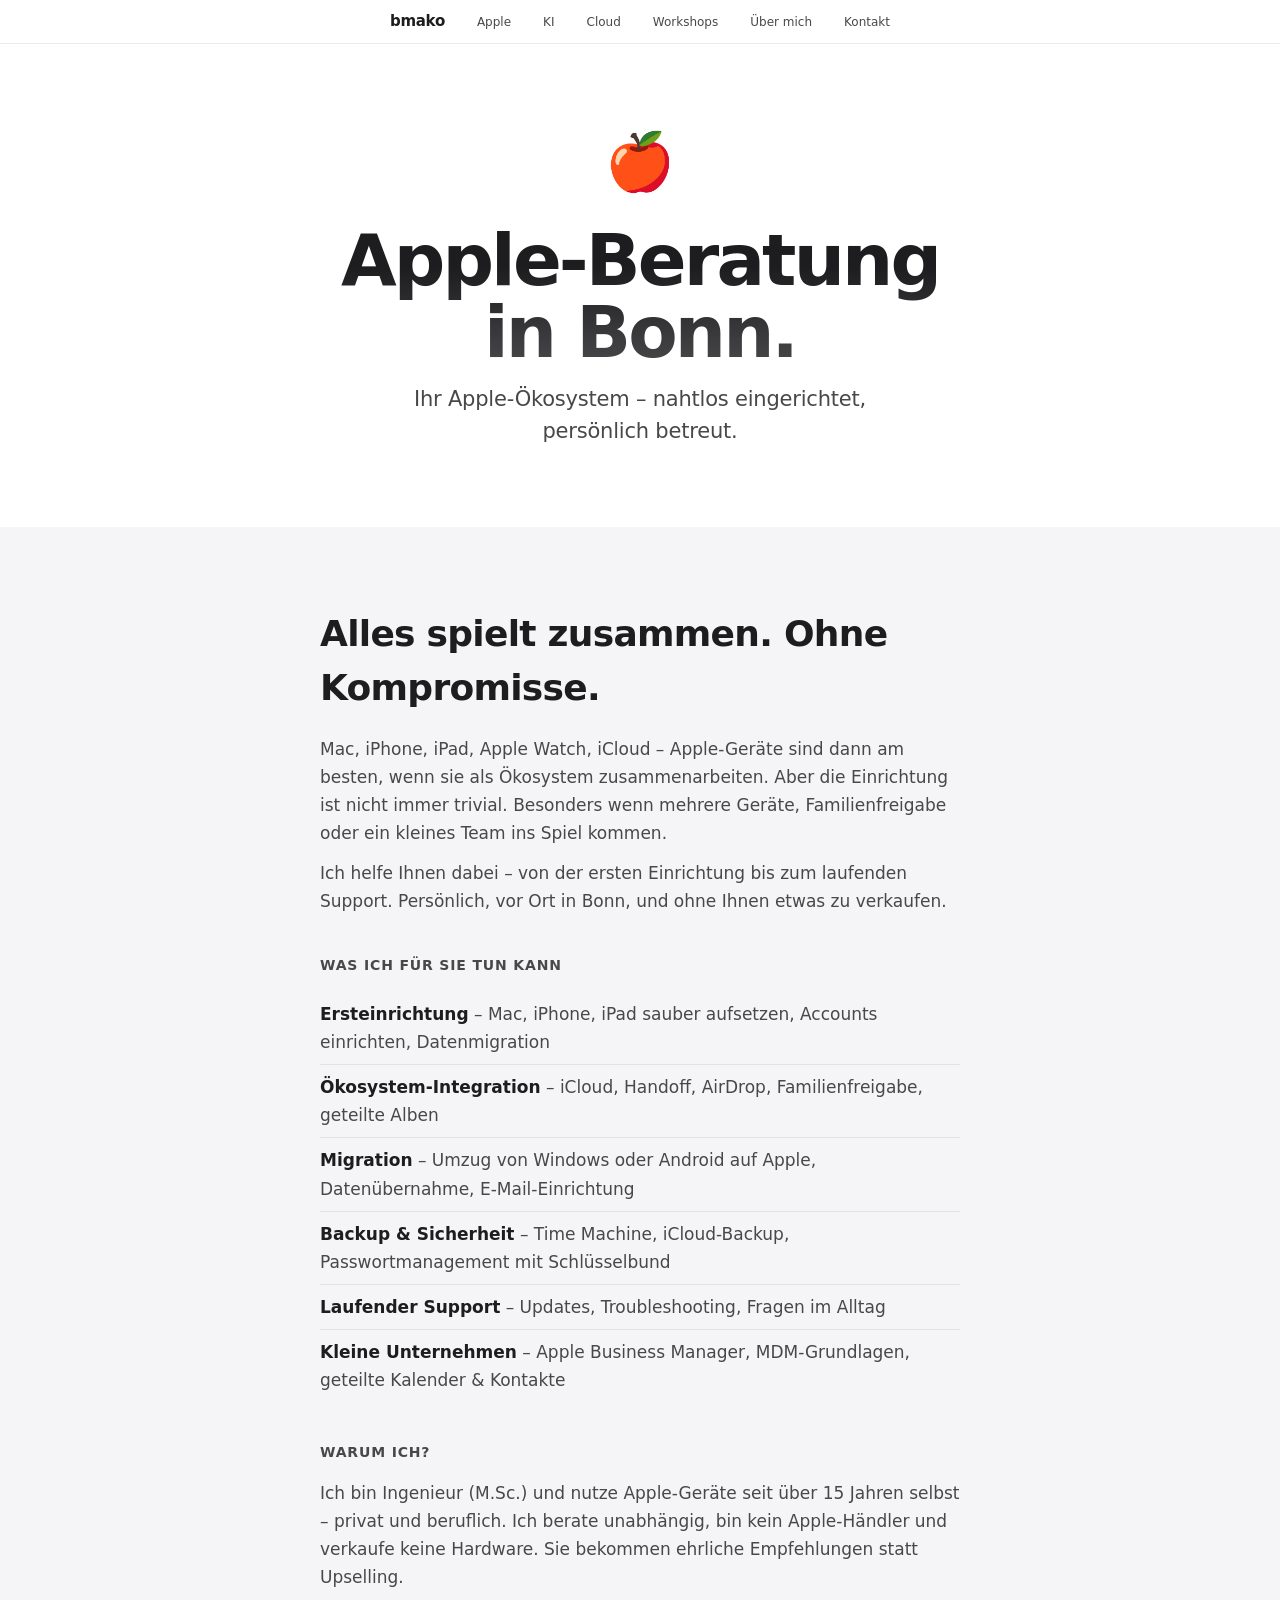
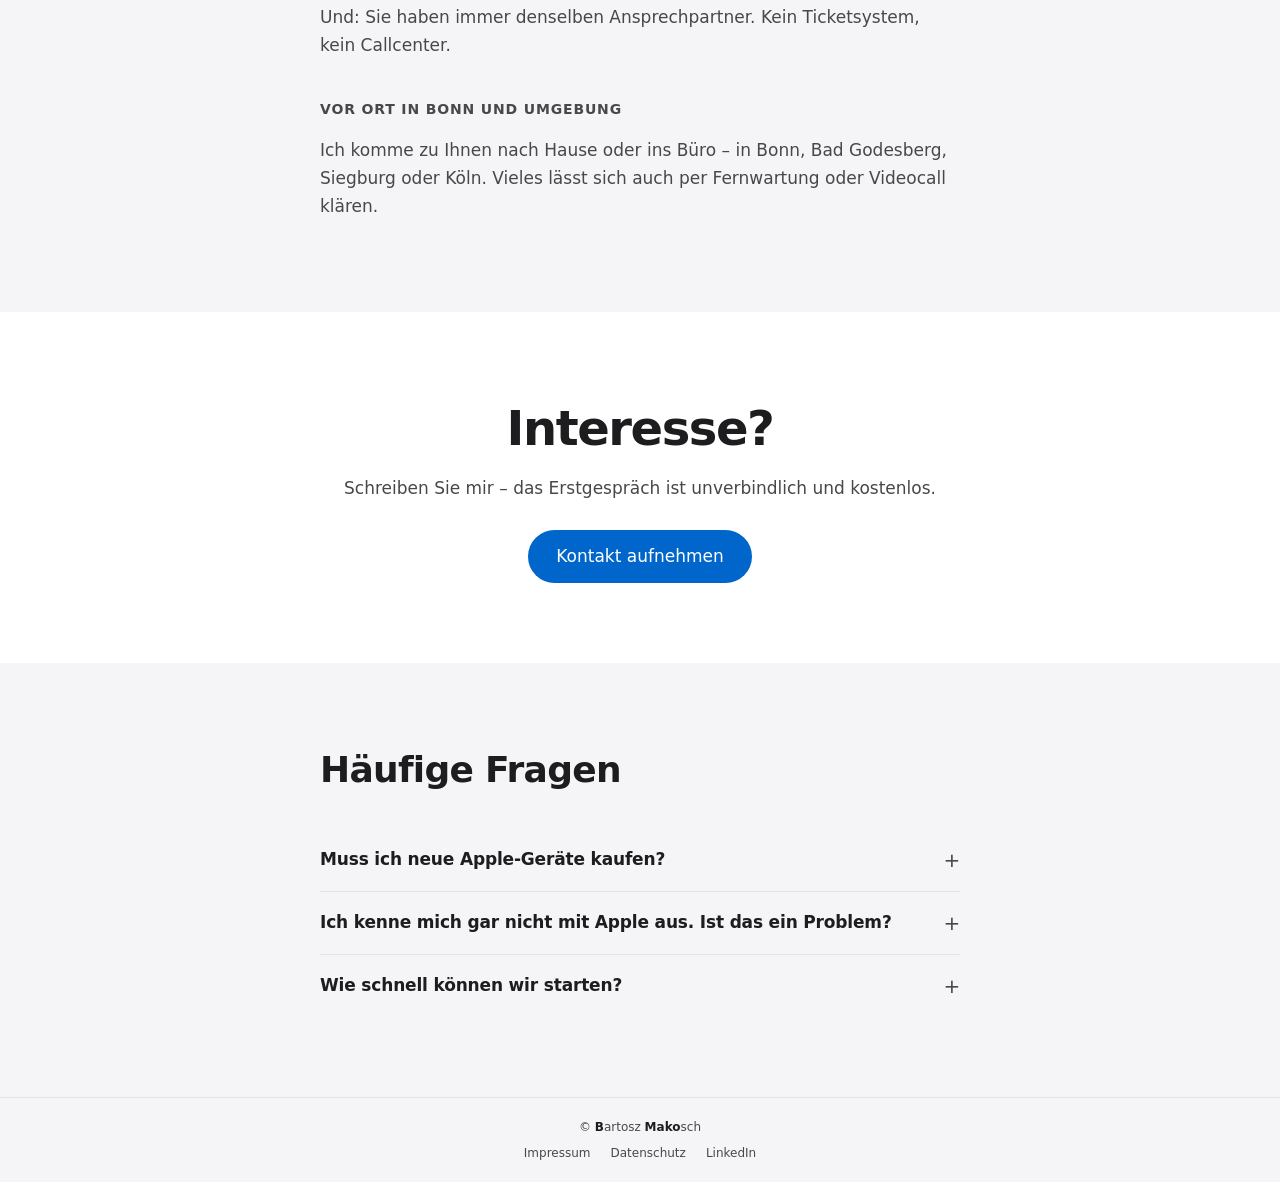
==== apple-beratung-bonn.html @ 06f7aebc "Add 6 SEO service subpages, update sitemap and internal links New service landing pages targeting lo" ====
<!doctype html>
<html lang="de">
    <head>
        <meta charset="UTF-8" />
        <meta name="viewport" content="width=device-width, initial-scale=1.0" />
        <meta
            name="description"
            content="Apple-Beratung in Bonn – Einrichtung, Migration und Support für Mac, iPhone, iPad und iCloud. Persönlich, vor Ort, vom Ingenieur. Bartosz Makosch."
        />
        <title>Apple-Beratung Bonn | Mac, iPhone & iCloud Support – Bartosz Makosch</title>

        <!-- Favicon -->
        <link rel="apple-touch-icon" sizes="180x180" href="favicon/apple-touch-icon.png" />
        <link rel="icon" type="image/png" sizes="32x32" href="favicon/favicon-32x32.png" />
        <link rel="icon" type="image/png" sizes="16x16" href="favicon/favicon-16x16.png" />
        <link rel="icon" href="favicon/favicon.ico" sizes="any" />
        <meta name="theme-color" content="#000000" />

        <!-- Open Graph -->
        <meta property="og:title" content="Apple-Beratung Bonn | Mac, iPhone & iCloud Support" />
        <meta property="og:url" content="https://bmako.de/apple-beratung-bonn.html" />
        <meta property="og:image" content="https://bmako.de/images/profile.jpeg" />
        <meta property="og:description" content="Apple-Beratung in Bonn – Einrichtung, Migration und Support für Ihr gesamtes Apple-Ökosystem. Persönlich und unabhängig." />
        <meta property="og:type" content="website" />
        <meta property="og:locale" content="de_DE" />

        <!-- Canonical -->
        <link rel="canonical" href="https://bmako.de/apple-beratung-bonn.html" />
        <meta name="geo.region" content="DE-NW" />
        <meta name="geo.placename" content="Bonn" />

        <!-- JSON-LD -->
        <script type="application/ld+json">
        {
          "@context": "https://schema.org",
          "@type": "Service",
          "@id": "https://bmako.de/apple-beratung-bonn.html#service",
          "name": "Apple-Beratung Bonn",
          "description": "Persönliche Apple-Beratung in Bonn: Einrichtung, Migration, Support und laufende Betreuung für Mac, iPhone, iPad und iCloud.",
          "provider": {
            "@id": "https://bmako.de/#person"
          },
          "areaServed": [
            { "@type": "City", "name": "Bonn" },
            { "@type": "City", "name": "Bad Godesberg" },
            { "@type": "City", "name": "Siegburg" },
            { "@type": "City", "name": "Köln" }
          ],
          "serviceType": "Apple IT-Beratung",
          "offers": {
            "@type": "Offer",
            "availability": "https://schema.org/InStock",
            "areaServed": { "@type": "City", "name": "Bonn" }
          }
        }
        </script>

        <!-- CSS -->
        <link rel="stylesheet" href="css/base.css" />
        <link rel="stylesheet" href="css/components.css" />
    </head>
    <body>
        <script>(function(){var t=localStorage.getItem('theme');if(t)document.body.dataset.theme=t;})()</script>

        <!-- Nav -->
        <nav class="apple-nav">
            <a href="/" class="nav-logo">bmako</a>
            <a href="/#svc-apple">Apple</a>
            <a href="/#svc-ki">KI</a>
            <a href="/#svc-cloud">Cloud</a>
            <a href="/#svc-workshops">Workshops</a>
            <a href="/#about">Über mich</a>
            <a href="/#contact">Kontakt</a>
        </nav>

        <main>
            <!-- Hero -->
            <section class="service-page-hero">
                <div class="service-page-emoji">🍎</div>
                <h1 class="service-page-title">Apple-Beratung<br>in Bonn.</h1>
                <p class="service-page-subtitle">Ihr Apple-Ökosystem – nahtlos eingerichtet, persönlich betreut.</p>
            </section>

            <!-- Content -->
            <section class="service-page-content fade-in">
                <div class="service-page-inner">
                    <h2>Alles spielt zusammen. Ohne Kompromisse.</h2>
                    <p>Mac, iPhone, iPad, Apple Watch, iCloud – Apple-Geräte sind dann am besten, wenn sie als Ökosystem zusammenarbeiten. Aber die Einrichtung ist nicht immer trivial. Besonders wenn mehrere Geräte, Familienfreigabe oder ein kleines Team ins Spiel kommen.</p>
                    <p>Ich helfe Ihnen dabei – von der ersten Einrichtung bis zum laufenden Support. Persönlich, vor Ort in Bonn, und ohne Ihnen etwas zu verkaufen.</p>

                    <h3>Was ich für Sie tun kann</h3>
                    <ul class="service-page-list">
                        <li><strong>Ersteinrichtung</strong> – Mac, iPhone, iPad sauber aufsetzen, Accounts einrichten, Datenmigration</li>
                        <li><strong>Ökosystem-Integration</strong> – iCloud, Handoff, AirDrop, Familienfreigabe, geteilte Alben</li>
                        <li><strong>Migration</strong> – Umzug von Windows oder Android auf Apple, Datenübernahme, E-Mail-Einrichtung</li>
                        <li><strong>Backup & Sicherheit</strong> – Time Machine, iCloud-Backup, Passwortmanagement mit Schlüsselbund</li>
                        <li><strong>Laufender Support</strong> – Updates, Troubleshooting, Fragen im Alltag</li>
                        <li><strong>Kleine Unternehmen</strong> – Apple Business Manager, MDM-Grundlagen, geteilte Kalender & Kontakte</li>
                    </ul>

                    <h3>Warum ich?</h3>
                    <p>Ich bin Ingenieur (M.Sc.) und nutze Apple-Geräte seit über 15 Jahren selbst – privat und beruflich. Ich berate unabhängig, bin kein Apple-Händler und verkaufe keine Hardware. Sie bekommen ehrliche Empfehlungen statt Upselling.</p>
                    <p>Und: Sie haben immer denselben Ansprechpartner. Kein Ticketsystem, kein Callcenter.</p>

                    <h3>Vor Ort in Bonn und Umgebung</h3>
                    <p>Ich komme zu Ihnen nach Hause oder ins Büro – in Bonn, Bad Godesberg, Siegburg oder Köln. Vieles lässt sich auch per Fernwartung oder Videocall klären.</p>
                </div>
            </section>

            <!-- CTA -->
            <section class="service-page-cta fade-in">
                <h2>Interesse?</h2>
                <p>Schreiben Sie mir – das Erstgespräch ist unverbindlich und kostenlos.</p>
                <a href="/#contact" class="contact-btn">Kontakt aufnehmen</a>
            </section>

            <!-- FAQ -->
            <section class="service-page-faq fade-in">
                <div class="service-page-inner">
                    <h2>Häufige Fragen</h2>
                    <details>
                        <summary>Muss ich neue Apple-Geräte kaufen?</summary>
                        <p>Nein. Ich arbeite mit dem, was Sie haben. Wenn ein Neukauf sinnvoll wäre, sage ich Ihnen das ehrlich – aber ich verkaufe keine Hardware.</p>
                    </details>
                    <details>
                        <summary>Ich kenne mich gar nicht mit Apple aus. Ist das ein Problem?</summary>
                        <p>Überhaupt nicht. Viele meiner Kunden steigen gerade erst auf Apple um. Ich erkläre alles in Ruhe und auf Augenhöhe.</p>
                    </details>
                    <details>
                        <summary>Wie schnell können wir starten?</summary>
                        <p>In der Regel innerhalb weniger Tage. Schreiben Sie mir einfach eine kurze Nachricht mit Ihrem Anliegen.</p>
                    </details>
                </div>
            </section>
        </main>

        <!-- Footer -->
        <footer class="site-footer">
            <p>&copy; <span class="footer-year"></span> <strong>B</strong>artosz <strong>M</strong><strong>a</strong><strong>k</strong><strong>o</strong>sch</p>
            <div class="footer-links">
                <a href="impressum.html">Impressum</a>
                <a href="datenschutz.html">Datenschutz</a>
                <a href="https://de.linkedin.com/in/bartosz-makosch" target="_blank" rel="noopener noreferrer">LinkedIn</a>
            </div>
        </footer>

        <script src="js/theme.js"></script>
        <script src="js/main.js" defer></script>
    </body>
</html>
---- css/base.css ----
/* Reset */
*, *::before, *::after {
    margin: 0;
    padding: 0;
    box-sizing: border-box;
}

/* ── Color system (Dark / Midnight = default) ────────────────── */
:root {
    --bg: #000000;
    --bg-alt: #101010;
    --bg-elevated: #1c1c1e;
    --text: #f5f5f7;
    --text-secondary: #86868b;
    --accent: #2997ff;
    --accent-hover: #0077ed;
    --border: rgba(255,255,255,0.08);
    --banner-bg: #1d1d1f;
    --banner-text: #f5f5f7;
    --nav-bg: rgba(0,0,0,0.8);
}

/* Light / Snow theme */
[data-theme="light"] {
    --bg: #ffffff;
    --bg-alt: #f5f5f7;
    --bg-elevated: #fbfbfd;
    --text: #1d1d1f;
    --text-secondary: #48484a;
    --accent: #0066cc;
    --accent-hover: #004499;
    --border: rgba(0,0,0,0.08);
    --banner-bg: #1d1d1f;
    --banner-text: #f5f5f7;
    --nav-bg: rgba(255,255,255,0.8);
}

/* Auto-detect system light preference when no localStorage override */
@media (prefers-color-scheme: light) {
    body:not([data-theme="dark"]):not([data-theme="light"]) {
        --bg: #ffffff;
        --bg-alt: #f5f5f7;
        --bg-elevated: #fbfbfd;
        --text: #1d1d1f;
        --text-secondary: #48484a;
        --accent: #0066cc;
        --accent-hover: #004499;
        --border: rgba(0,0,0,0.08);
        --banner-bg: #1d1d1f;
        --banner-text: #f5f5f7;
        --nav-bg: rgba(255,255,255,0.8);
    }
}

/* ── Typography ──────────────────────────────────────────────── */
:root {
    --font: -apple-system, BlinkMacSystemFont, "SF Pro Display", "SF Pro Text",
            system-ui, "Segoe UI", "Helvetica Neue", Arial, sans-serif;
}

html {
    scroll-behavior: smooth;
    font-size: 16px;
}

body {
    font-family: var(--font);
    background-color: var(--bg);
    color: var(--text);
    line-height: 1.5;
    -webkit-font-smoothing: antialiased;
    overflow-x: hidden;
    transition: background-color 0.3s ease, color 0.3s ease;
}

a {
    color: var(--accent);
    text-decoration: none;
    transition: color 0.2s;
}

a:hover {
    text-decoration: underline;
}

/* ── Utility ─────────────────────────────────────────────────── */
.hidden { display: none !important; }

/* ── Focus ───────────────────────────────────────────────────── */
:focus-visible {
    outline: 2px solid var(--accent);
    outline-offset: 4px;
    border-radius: 2px;
}

/* ── High contrast ───────────────────────────────────────────── */
@media (forced-colors: active) {
    :focus-visible { outline: 2px solid CanvasText; }
}

/* ── Print ───────────────────────────────────────────────────── */
@media print {
    .apple-nav, .top-banner, .back-to-top, .hero-banner { display: none !important; }
    * { background: white !important; color: black !important; box-shadow: none !important; }
    a { text-decoration: underline; }
    .fade-in { opacity: 1 !important; transform: none !important; }
    body { font-size: 12pt; }
    h1, h2, h3 { page-break-after: avoid; }
    @page { margin: 2cm; }
}
---- css/components.css ----
/* ── Apple-style navigation ──────────────────────────────────── */
.apple-nav {
    position: fixed;
    top: 0;
    left: 0;
    right: 0;
    z-index: 100;
    background: var(--nav-bg);
    backdrop-filter: saturate(180%) blur(20px);
    -webkit-backdrop-filter: saturate(180%) blur(20px);
    border-bottom: 1px solid var(--border);
    height: 44px;
    display: flex;
    align-items: center;
    justify-content: center;
    gap: 32px;
    padding: 0 24px;
}

.apple-nav .nav-logo {
    font-size: 15px;
    font-weight: 600;
    color: var(--text);
    text-decoration: none;
    letter-spacing: -0.02em;
}

.apple-nav .nav-logo:hover {
    text-decoration: none;
    color: var(--text);
}

.apple-nav a {
    font-size: 12px;
    font-weight: 400;
    color: var(--text-secondary);
    text-decoration: none;
    transition: color 0.2s;
}

.apple-nav a:hover {
    color: var(--text);
    text-decoration: none;
}

/* ── Top announcement banner ─────────────────────────────────── */
.top-banner {
    background: var(--banner-bg);
    color: var(--banner-text);
    text-align: center;
    padding: 12px 24px;
    font-size: 14px;
    font-weight: 400;
    letter-spacing: -0.01em;
    line-height: 1.4;
    margin-top: 44px;
    min-height: 44px;
}

.top-banner-text,
.top-banner-link {
    transition: opacity 0.4s ease;
}

.top-banner.fading .top-banner-text,
.top-banner.fading .top-banner-link {
    opacity: 0;
}

.top-banner a {
    color: var(--accent);
    text-decoration: none;
    white-space: nowrap;
}

.top-banner a:hover {
    text-decoration: underline;
}

/* ── Hero section ────────────────────────────────────────────── */
.hero-section {
    background: var(--bg);
}

/* Product-style image banner */
.hero-banner {
    position: relative;
    width: 100%;
    height: clamp(300px, 50vw, 520px);
    overflow: hidden;
    cursor: pointer;
    perspective: 1200px;
}

/* Blurred backdrop */
.hero-banner-backdrop {
    position: absolute;
    top: -40px;
    left: -10%;
    right: -10%;
    bottom: -40px;
    z-index: 0;
    overflow: hidden;
}

.hero-banner-backdrop img {
    width: 120%;
    height: 140%;
    object-fit: cover;
    object-position: center;
    filter: blur(70px) saturate(0.6) brightness(0.5);
    transform: scale(1.2);
    opacity: 0.6;
}

/* Light theme: subtle backdrop */
[data-theme="light"] .hero-banner-backdrop img {
    filter: blur(80px) saturate(0.15) brightness(1.4);
    opacity: 0.2;
}

@media (prefers-color-scheme: light) {
    body:not([data-theme="dark"]):not([data-theme="light"]) .hero-banner-backdrop img {
        filter: blur(80px) saturate(0.15) brightness(1.4);
        opacity: 0.2;
    }
}

/* Multi-layer vignette */
.hero-banner-vignette {
    position: absolute;
    top: 0;
    left: 0;
    right: 0;
    bottom: 0;
    z-index: 1;
    background:
        linear-gradient(180deg, var(--bg) 0%, transparent 30%, transparent 65%, var(--bg) 100%),
        linear-gradient(90deg, var(--bg) 0%, transparent 25%, transparent 75%, var(--bg) 100%),
        radial-gradient(ellipse 50% 80% at center, transparent 0%, var(--bg) 100%);
    pointer-events: none;
}

/* Flip mechanic */
.hero-banner-flipper {
    position: relative;
    width: 100%;
    height: 100%;
    transition: transform 0.75s cubic-bezier(0.4, 0, 0.2, 1);
    transform-style: preserve-3d;
    z-index: 2;
}

.hero-banner.flipped .hero-banner-flipper {
    transform: rotateY(180deg);
}

.hero-banner-front,
.hero-banner-back {
    position: absolute;
    width: 100%;
    height: 100%;
    backface-visibility: hidden;
    -webkit-backface-visibility: hidden;
    display: flex;
    align-items: center;
    justify-content: center;
    overflow: hidden;
}

.hero-banner-back {
    transform: rotateY(180deg);
}

.hero-banner-front img,
.hero-banner-back img {
    height: 100%;
    width: auto;
    max-width: none;
    display: block;
    object-fit: cover;
}

/* During flip, show 3D */
.hero-banner.flipped,
.hero-banner[data-flipping] {
    overflow: visible;
}

/* Bottom fade into content */
.hero-banner-fade {
    position: absolute;
    bottom: 0;
    left: 0;
    right: 0;
    height: 50%;
    background: linear-gradient(transparent 0%, var(--bg) 100%);
    z-index: 3;
    pointer-events: none;
}

/* Hero text content */
.hero-content {
    text-align: center;
    padding: 0 24px 60px;
    position: relative;
    z-index: 4;
    margin-top: -80px;
    background: var(--bg);
}

/* Kinetic name with letter-spacing effect */
.hero-name {
    font-size: clamp(18px, 3vw, 24px);
    font-weight: 600;
    color: var(--text);
    margin-bottom: 12px;
    display: inline-flex;
    justify-content: center;
    overflow: hidden;
}

.hero-name .letter {
    display: inline-block;
    transition: margin 0.4s cubic-bezier(0.25, 0.1, 0.25, 1), opacity 0.4s ease;
    margin: 0 0px;
    white-space: pre;
}

.hero-name .letter.brand {
    font-weight: 700;
}

.hero-name.expanded .letter {
    margin: 0 3px;
}

.hero-name.expanded .letter.brand {
    color: var(--accent);
}

.hero-name.expanded .letter:not(.brand) {
    opacity: 0.4;
}

.hero-name .letter-space {
    display: inline-block;
    width: 0.3em;
    transition: width 0.4s cubic-bezier(0.25, 0.1, 0.25, 1);
}

.hero-name.expanded .letter-space {
    width: 0.6em;
}

.hero-claim {
    font-size: clamp(52px, 10vw, 96px);
    font-weight: 700;
    letter-spacing: -0.04em;
    line-height: 1.0;
    margin-bottom: 16px;
    background: linear-gradient(180deg, var(--text) 30%, var(--text-secondary) 100%);
    -webkit-background-clip: text;
    -webkit-text-fill-color: transparent;
    background-clip: text;
}

.hero-sub {
    font-size: 21px;
    font-weight: 400;
    color: var(--text-secondary);
    letter-spacing: -0.01em;
    line-height: 1.4;
    margin-bottom: 28px;
}

.hero-links {
    display: flex;
    gap: 24px;
    align-items: center;
    justify-content: center;
    flex-wrap: wrap;
}

.hero-links a {
    font-size: 21px;
    font-weight: 400;
    color: var(--accent);
    text-decoration: none;
    transition: color 0.2s;
}

.hero-links a:hover {
    text-decoration: underline;
}

.hero-links .arrow,
.top-banner .arrow,
.service-links .arrow {
    transition: transform 0.2s;
    display: inline-block;
}

.hero-links a:hover .arrow {
    transform: translateX(2px);
}

/* ── Full-width service sections ─────────────────────────────── */
.service-section {
    text-align: center;
    padding: 80px 24px;
    min-height: 60vh;
    display: flex;
    flex-direction: column;
    align-items: center;
    justify-content: center;
}

.service-section:nth-child(odd) {
    background: var(--bg);
}

.service-section:nth-child(even) {
    background: var(--bg-alt);
}

.service-emoji {
    font-size: 48px;
    margin-bottom: 20px;
}

.service-name {
    font-size: 14px;
    font-weight: 600;
    text-transform: uppercase;
    letter-spacing: 0.06em;
    color: var(--text-secondary);
    margin-bottom: 8px;
}

/* Light theme: accent color for service name on alt-bg sections */
[data-theme="light"] .service-section:nth-child(even) .service-name {
    color: var(--accent);
}

@media (prefers-color-scheme: light) {
    body:not([data-theme="dark"]):not([data-theme="light"]) .service-section:nth-child(even) .service-name {
        color: var(--accent);
    }
}

.service-headline {
    font-size: clamp(36px, 6vw, 56px);
    font-weight: 700;
    letter-spacing: -0.03em;
    line-height: 1.05;
    max-width: 700px;
    margin-bottom: 16px;
    color: var(--text);
}

.service-desc {
    font-size: 21px;
    font-weight: 400;
    color: var(--text-secondary);
    max-width: 500px;
    line-height: 1.4;
    letter-spacing: -0.01em;
    margin-bottom: 24px;
}

.service-links {
    display: flex;
    gap: 24px;
    justify-content: center;
    flex-wrap: wrap;
}

.service-links a {
    font-size: 17px;
    color: var(--accent);
    text-decoration: none;
    transition: color 0.2s;
}

.service-links a:hover {
    text-decoration: underline;
}

/* ── About section ───────────────────────────────────────────── */
.about-section {
    background: var(--bg-alt);
    padding: 80px 24px;
}

.about-inner {
    max-width: 780px;
    margin: 0 auto;
}

.about-label {
    font-size: 14px;
    font-weight: 600;
    text-transform: uppercase;
    letter-spacing: 0.06em;
    color: var(--text-secondary);
    text-align: center;
    margin-bottom: 12px;
}

.about-headline {
    font-size: clamp(32px, 5vw, 48px);
    font-weight: 700;
    letter-spacing: -0.03em;
    text-align: center;
    margin-bottom: 40px;
    color: var(--text);
}

.about-text {
    font-size: 21px;
    font-weight: 400;
    line-height: 1.5;
    letter-spacing: -0.01em;
    max-width: 600px;
    margin: 0 auto 16px;
    text-align: center;
    color: var(--text);
}

.about-text span { color: var(--text-secondary); }

/* Light theme adjustments for about */
[data-theme="light"] .about-section .about-card-label { color: var(--accent); }
[data-theme="light"] .about-section .about-text span { color: var(--text-secondary); }
[data-theme="light"] .about-section .about-location { color: var(--text-secondary); }

@media (prefers-color-scheme: light) {
    body:not([data-theme="dark"]):not([data-theme="light"]) .about-section .about-card-label { color: var(--accent); }
    body:not([data-theme="dark"]):not([data-theme="light"]) .about-section .about-text span { color: var(--text-secondary); }
    body:not([data-theme="dark"]):not([data-theme="light"]) .about-section .about-location { color: var(--text-secondary); }
}

.about-location {
    font-size: 15px;
    color: var(--text-secondary);
    text-align: center;
    margin-bottom: 48px;
}

.about-grid {
    display: grid;
    grid-template-columns: 1fr 1fr;
    gap: 1px;
    background: var(--border);
    border: 1px solid var(--border);
    border-radius: 18px;
    overflow: hidden;
    max-width: 600px;
    margin: 0 auto;
}

.about-card {
    background: var(--bg);
    padding: 28px 24px;
}

.about-card-label {
    font-size: 12px;
    font-weight: 600;
    text-transform: uppercase;
    letter-spacing: 0.05em;
    color: var(--text-secondary);
    margin-bottom: 12px;
}

.about-card-item {
    margin-bottom: 8px;
}

.about-card-item:last-child { margin-bottom: 0; }

.about-card-title {
    font-size: 15px;
    font-weight: 600;
    letter-spacing: -0.01em;
    color: var(--text);
}

.about-card-sub {
    font-size: 13px;
    color: var(--text-secondary);
}

/* ── Referenzen section ──────────────────────────────────────── */
.ref-section {
    background: var(--bg);
    padding: 80px 24px;
}

.ref-inner {
    max-width: 780px;
    margin: 0 auto;
}

.ref-label {
    font-size: 14px;
    font-weight: 600;
    text-transform: uppercase;
    letter-spacing: 0.06em;
    color: var(--text-secondary);
    text-align: center;
    margin-bottom: 12px;
}

.ref-headline {
    font-size: clamp(32px, 5vw, 48px);
    font-weight: 700;
    letter-spacing: -0.03em;
    text-align: center;
    margin-bottom: 48px;
    color: var(--text);
}

.ref-item {
    display: flex;
    align-items: baseline;
    gap: 20px;
    padding: 20px 0;
    border-bottom: 1px solid var(--border);
}

.ref-item:last-child { border-bottom: none; }

.ref-num {
    font-size: 13px;
    font-weight: 500;
    color: var(--text-secondary);
    min-width: 28px;
}

.ref-title {
    font-size: 17px;
    font-weight: 600;
    letter-spacing: -0.01em;
    color: var(--text);
}

.ref-desc {
    font-size: 14px;
    color: var(--text-secondary);
    margin-top: 4px;
}

.ref-tag {
    margin-left: auto;
    font-size: 12px;
    color: var(--text-secondary);
    background: var(--bg-alt);
    padding: 4px 12px;
    border-radius: 980px;
    white-space: nowrap;
    border: 1px solid var(--border);
    text-decoration: none;
}

a.ref-tag { color: var(--accent); }
a.ref-tag:hover { color: var(--accent-hover); text-decoration: none; }

/* ── Contact section ─────────────────────────────────────────── */
.contact-section {
    background: var(--bg);
    text-align: center;
    padding: 100px 24px;
}

.contact-headline {
    font-size: clamp(36px, 6vw, 56px);
    font-weight: 700;
    letter-spacing: -0.03em;
    margin-bottom: 12px;
    color: var(--text);
}

.contact-sub {
    font-size: 21px;
    color: var(--text-secondary);
    margin-bottom: 32px;
}

.contact-btn {
    display: inline-flex;
    align-items: center;
    gap: 8px;
    background: var(--accent);
    color: #fff;
    padding: 14px 28px;
    border-radius: 980px;
    font-size: 17px;
    font-weight: 500;
    text-decoration: none;
    transition: all 0.2s;
    border: none;
    cursor: pointer;
    font-family: inherit;
}

.contact-btn:hover {
    background: var(--accent-hover);
    transform: scale(1.02);
}

/* Email reveal */
.email-reveal {
    display: flex;
    align-items: center;
    justify-content: center;
    gap: 1.5rem;
    margin-top: 24px;
}

.protected-email {
    font-family: ui-monospace, "SF Mono", "Fira Code", monospace;
    font-size: 17px;
    color: var(--text) !important;
    text-decoration: none;
    transition: color 0.2s ease;
}

.protected-email:hover {
    color: var(--accent) !important;
    text-decoration: none;
}

.email-hint {
    font-size: 13px;
    color: var(--text-secondary);
}

/* ── Footer ──────────────────────────────────────────────────── */
.site-footer {
    background: var(--bg-alt);
    border-top: 1px solid var(--border);
    padding: 20px 24px;
    text-align: center;
    font-size: 12px;
    color: var(--text-secondary);
}

.site-footer strong {
    font-weight: 600;
    color: var(--text);
}

.site-footer a {
    color: var(--text-secondary);
    text-decoration: none;
}

.site-footer a:hover { color: var(--text); text-decoration: none; }

.footer-links {
    display: flex;
    gap: 20px;
    justify-content: center;
    margin-top: 8px;
    flex-wrap: wrap;
}

/* ── Back to top (Apple glossy pill) ─────────────────────────── */
.back-to-top {
    position: fixed;
    bottom: 2rem;
    right: 2rem;
    height: 52px;
    padding: 0 20px;
    border-radius: 980px;
    /* Solid dark fallback (Firefox) + glossy layer on top */
    background: #2c2c2e;
    background:
        linear-gradient(180deg, rgba(255,255,255,0.12) 0%, rgba(255,255,255,0) 50%, rgba(0,0,0,0.1) 100%),
        linear-gradient(135deg, #3a3a3c 0%, #2c2c2e 100%);
    -webkit-backdrop-filter: blur(20px);
    backdrop-filter: blur(20px);
    border: 1px solid rgba(255,255,255,0.15);
    box-shadow:
        0 2px 12px rgba(0,0,0,0.4),
        0 0 0 0.5px rgba(255,255,255,0.06),
        inset 0 1px 0 rgba(255,255,255,0.12),
        inset 0 -1px 0 rgba(0,0,0,0.2);
    cursor: pointer;
    opacity: 0;
    visibility: hidden;
    pointer-events: none;
    transition: opacity 0.4s, visibility 0.4s, transform 0.2s, box-shadow 0.2s;
    z-index: 1000;
    display: flex;
    align-items: center;
    gap: 10px;
    font-family: inherit;
}

.back-to-top.btt-visible {
    opacity: 1;
    visibility: visible;
    pointer-events: auto;
}

.back-to-top:hover {
    transform: translateY(-2px);
    box-shadow:
        0 4px 20px rgba(0,0,0,0.5),
        0 0 0 0.5px rgba(255,255,255,0.08),
        inset 0 1px 0 rgba(255,255,255,0.15),
        inset 0 -1px 0 rgba(0,0,0,0.2);
}

.back-to-top:active { transform: translateY(0) scale(0.97); }

.back-to-top-ring {
    width: 28px;
    height: 28px;
    flex-shrink: 0;
    transform: rotate(-90deg);
}

.back-to-top-track { fill: none; stroke: rgba(255,255,255,0.1); stroke-width: 2.5; }
.back-to-top-progress { fill: none; stroke-width: 2.5; stroke-linecap: round; stroke-dasharray: 72.26; stroke-dashoffset: 72.26; transition: stroke-dashoffset 0.15s; }
.back-to-top-label {
    font-size: 13px;
    font-weight: 500;
    color: rgba(255,255,255,0.85);
    letter-spacing: -0.01em;
    white-space: nowrap;
}

/* Light mode back-to-top */
.back-to-top.light-mode {
    background: #f5f5f7;
    background:
        linear-gradient(180deg, rgba(255,255,255,0.95) 0%, rgba(255,255,255,0.6) 50%, rgba(0,0,0,0.02) 100%),
        linear-gradient(135deg, #ffffff 0%, #f0f0f2 100%);
    border-color: rgba(0,0,0,0.08);
    box-shadow:
        0 2px 12px rgba(0,0,0,0.06),
        0 0 0 0.5px rgba(0,0,0,0.04),
        inset 0 1px 0 rgba(255,255,255,0.95),
        inset 0 -1px 0 rgba(0,0,0,0.04);
}

.back-to-top.light-mode .back-to-top-track { stroke: rgba(0,0,0,0.08); }
.back-to-top.light-mode .back-to-top-label { color: rgba(0,0,0,0.65); }

.back-to-top.light-mode:hover {
    transform: translateY(-2px);
    box-shadow:
        0 4px 20px rgba(0,0,0,0.1),
        0 0 0 0.5px rgba(0,0,0,0.06),
        inset 0 1px 0 rgba(255,255,255,0.95),
        inset 0 -1px 0 rgba(0,0,0,0.04);
}

/* ── Fade-in animation ───────────────────────────────────────── */
.fade-in {
    opacity: 0;
    transform: translateY(30px);
    transition: opacity 0.8s ease, transform 0.8s ease;
}

.fade-in.visible {
    opacity: 1;
    transform: translateY(0);
}

/* ── Legal pages ─────────────────────────────────────────────── */
.legal-page {
    max-width: 640px;
    margin: 0 auto;
    padding: 60px 24px 80px;
}

.legal-back {
    display: inline-block;
    font-size: 14px;
    color: var(--text-secondary);
    margin-bottom: 32px;
    transition: color 0.2s;
}

.legal-back:hover { color: var(--accent); text-decoration: none; }

.legal-page h1 {
    font-size: clamp(28px, 5vw, 40px);
    font-weight: 700;
    letter-spacing: -0.03em;
    margin-bottom: 32px;
    color: var(--text);
}

.legal-page h2 {
    font-size: 14px;
    font-weight: 600;
    letter-spacing: 0.06em;
    text-transform: uppercase;
    color: var(--text-secondary);
    margin-top: 40px;
    margin-bottom: 12px;
}

.legal-page p {
    color: var(--text-secondary);
    line-height: 1.7;
    margin-bottom: 12px;
    font-size: 15px;
}

.legal-page ul {
    color: var(--text-secondary);
    line-height: 1.7;
    margin-bottom: 12px;
    padding-left: 20px;
    font-size: 15px;
}

.legal-page li { margin-bottom: 6px; }
.legal-page a { color: var(--accent); }
.legal-page a:hover { color: var(--accent-hover); }

.legal-at {
    color: var(--text-secondary);
    font-size: 0.85em;
}

.legal-meta {
    margin-top: 40px;
    font-size: 13px;
    color: var(--text-secondary);
}

.legal-footer-links {
    margin-top: 32px;
    padding-top: 24px;
    border-top: 1px solid var(--border);
}

.legal-email {
    color: var(--accent);
}

/* ── Service subpages ────────────────────────────────────────── */
.service-page-hero {
    text-align: center;
    padding: 120px 24px 80px;
    background: var(--bg);
}

.service-page-emoji {
    font-size: 56px;
    margin-bottom: 20px;
}

.service-page-title {
    font-size: clamp(44px, 8vw, 72px);
    font-weight: 700;
    letter-spacing: -0.04em;
    line-height: 1.0;
    margin-bottom: 16px;
    background: linear-gradient(180deg, var(--text) 30%, var(--text-secondary) 100%);
    -webkit-background-clip: text;
    -webkit-text-fill-color: transparent;
    background-clip: text;
}

.service-page-subtitle {
    font-size: 21px;
    font-weight: 400;
    color: var(--text-secondary);
    letter-spacing: -0.01em;
    max-width: 500px;
    margin: 0 auto;
}

.service-page-content {
    background: var(--bg-alt);
    padding: 80px 24px;
}

.service-page-inner {
    max-width: 640px;
    margin: 0 auto;
}

.service-page-inner h2 {
    font-size: clamp(28px, 4vw, 36px);
    font-weight: 700;
    letter-spacing: -0.02em;
    margin-bottom: 20px;
}

.service-page-inner h3 {
    font-size: 14px;
    font-weight: 600;
    text-transform: uppercase;
    letter-spacing: 0.06em;
    color: var(--text-secondary);
    margin-top: 40px;
    margin-bottom: 16px;
}

.service-page-inner p {
    font-size: 17px;
    line-height: 1.65;
    color: var(--text-secondary);
    margin-bottom: 12px;
}

.service-page-list {
    list-style: none;
    padding: 0;
}

.service-page-list li {
    font-size: 17px;
    line-height: 1.65;
    color: var(--text-secondary);
    padding: 8px 0;
    border-bottom: 1px solid var(--border);
}

.service-page-list li:last-child { border-bottom: none; }
.service-page-list strong { color: var(--text); font-weight: 600; }

.service-page-cta {
    text-align: center;
    padding: 80px 24px;
    background: var(--bg);
}

.service-page-cta h2 {
    font-size: clamp(32px, 5vw, 48px);
    font-weight: 700;
    letter-spacing: -0.03em;
    margin-bottom: 12px;
}

.service-page-cta p {
    font-size: 17px;
    color: var(--text-secondary);
    margin-bottom: 28px;
}

.service-page-faq {
    background: var(--bg-alt);
    padding: 80px 24px;
}

.service-page-faq h2 {
    font-size: clamp(28px, 4vw, 36px);
    font-weight: 700;
    letter-spacing: -0.02em;
    margin-bottom: 32px;
}

.service-page-faq details {
    border-bottom: 1px solid var(--border);
    padding: 16px 0;
}

.service-page-faq details:last-of-type { border-bottom: none; }

.service-page-faq summary {
    font-size: 17px;
    font-weight: 600;
    cursor: pointer;
    color: var(--text);
    letter-spacing: -0.01em;
    list-style: none;
    display: flex;
    justify-content: space-between;
    align-items: center;
}

.service-page-faq summary::-webkit-details-marker { display: none; }

.service-page-faq summary::after {
    content: '+';
    font-size: 20px;
    font-weight: 300;
    color: var(--text-secondary);
    transition: transform 0.2s;
}

.service-page-faq details[open] summary::after {
    content: '−';
}

.service-page-faq details p {
    font-size: 15px;
    line-height: 1.6;
    color: var(--text-secondary);
    margin-top: 12px;
    padding-right: 24px;
}

/* ── Responsive ──────────────────────────────────────────────── */
@media (max-width: 600px) {
    .apple-nav { gap: 16px; }
    .apple-nav a:not(.nav-logo) { font-size: 11px; }
    .hero-links { flex-direction: column; gap: 12px; }
    .about-grid { grid-template-columns: 1fr; }
    .ref-item { flex-direction: column; gap: 8px; }
    .ref-tag { margin-left: 48px; }
    .service-section { min-height: auto; padding: 60px 24px; }
    .email-reveal { flex-direction: column; gap: 8px; }
}
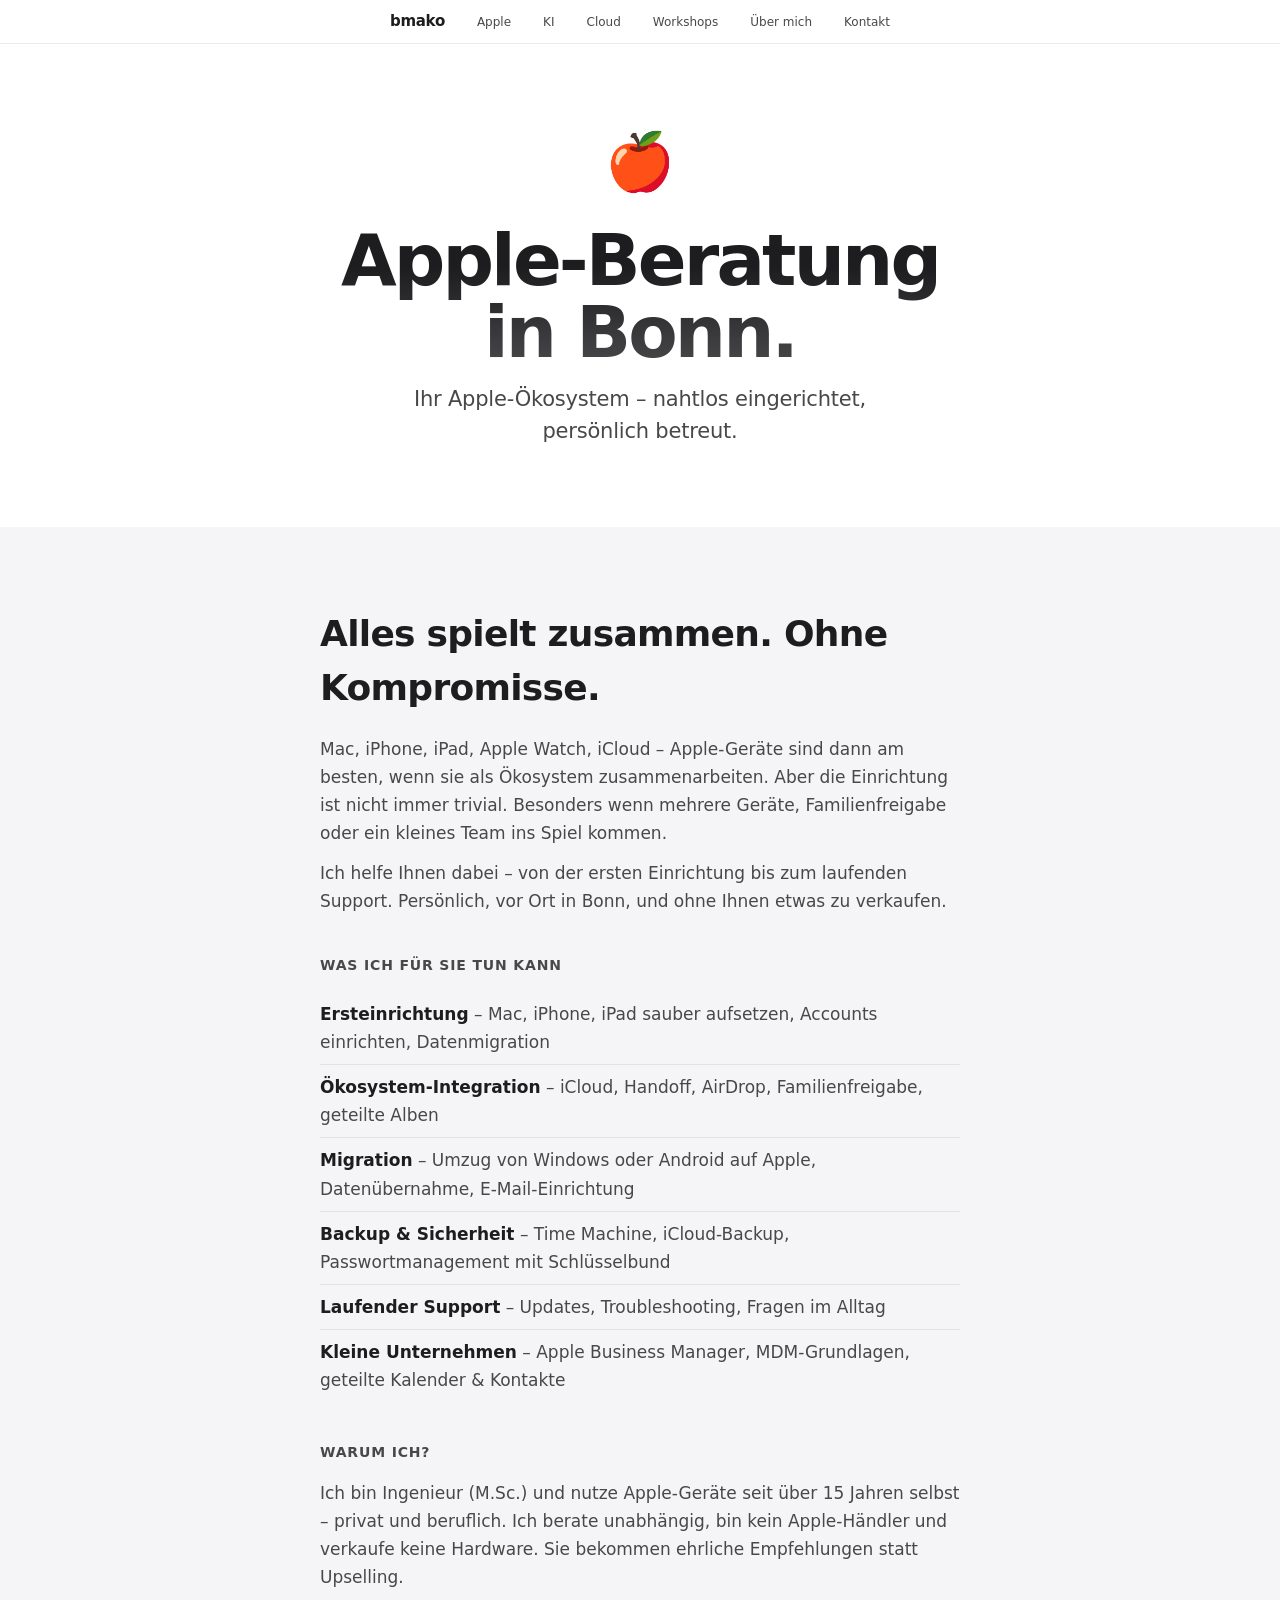
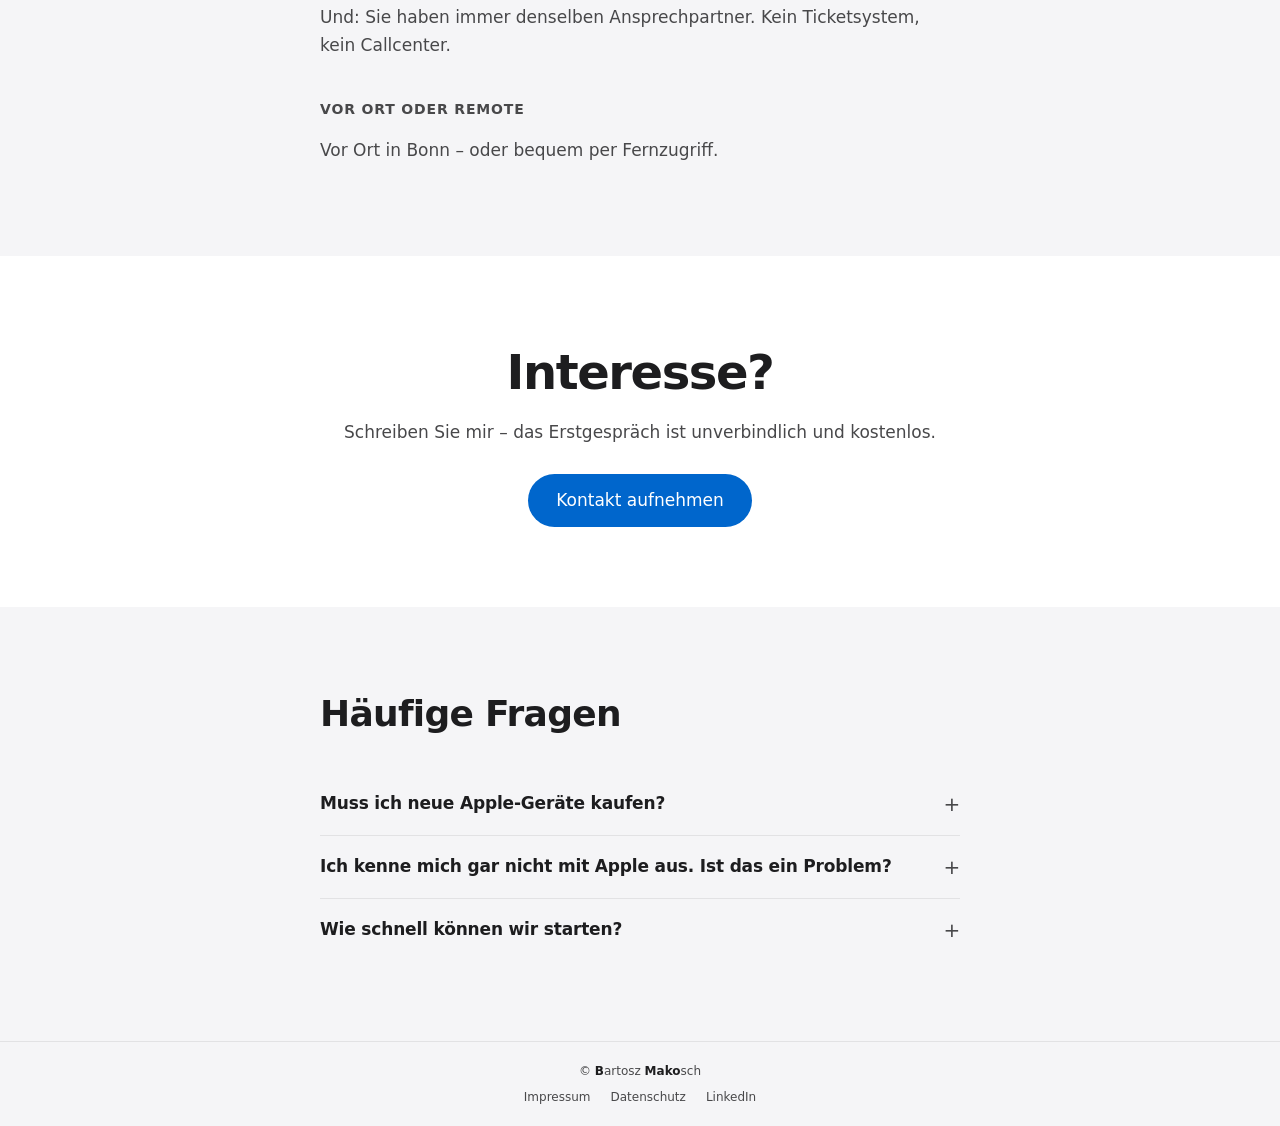
==== commit 28fb86b4: "Simplify location text across all service pages "Vor Ort in Bonn – oder bequem per Fernzugriff." No " ====
--- a/apple-beratung-bonn.html
+++ b/apple-beratung-bonn.html
@@ -102,8 +102,8 @@
                     <p>Ich bin Ingenieur (M.Sc.) und nutze Apple-Geräte seit über 15 Jahren selbst – privat und beruflich. Ich berate unabhängig, bin kein Apple-Händler und verkaufe keine Hardware. Sie bekommen ehrliche Empfehlungen statt Upselling.</p>
                     <p>Und: Sie haben immer denselben Ansprechpartner. Kein Ticketsystem, kein Callcenter.</p>
 
-                    <h3>Vor Ort in Bonn und Umgebung</h3>
-                    <p>Ich komme zu Ihnen nach Hause oder ins Büro – in Bonn, Bad Godesberg, Siegburg oder Köln. Vieles lässt sich auch per Fernwartung oder Videocall klären.</p>
+                    <h3>Vor Ort oder remote</h3>
+                    <p>Vor Ort in Bonn – oder bequem per Fernzugriff.</p>
                 </div>
             </section>
 
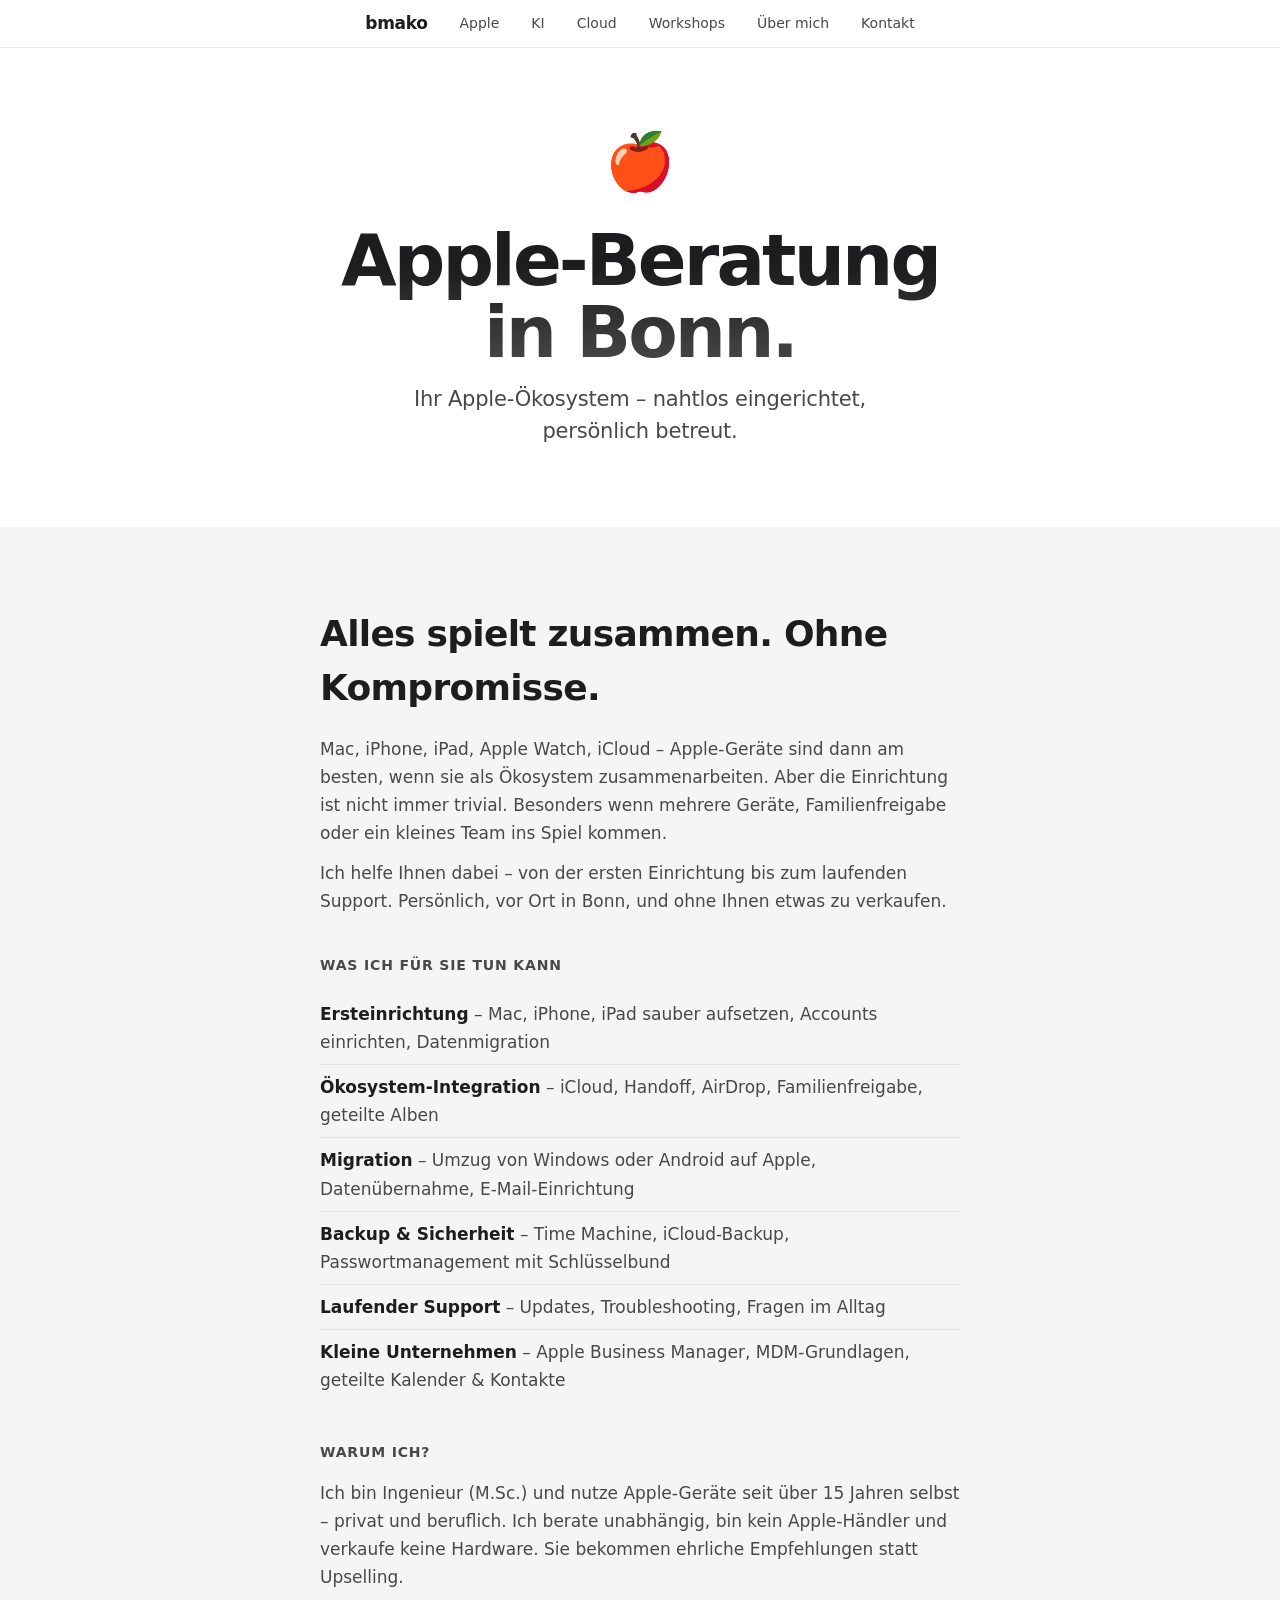
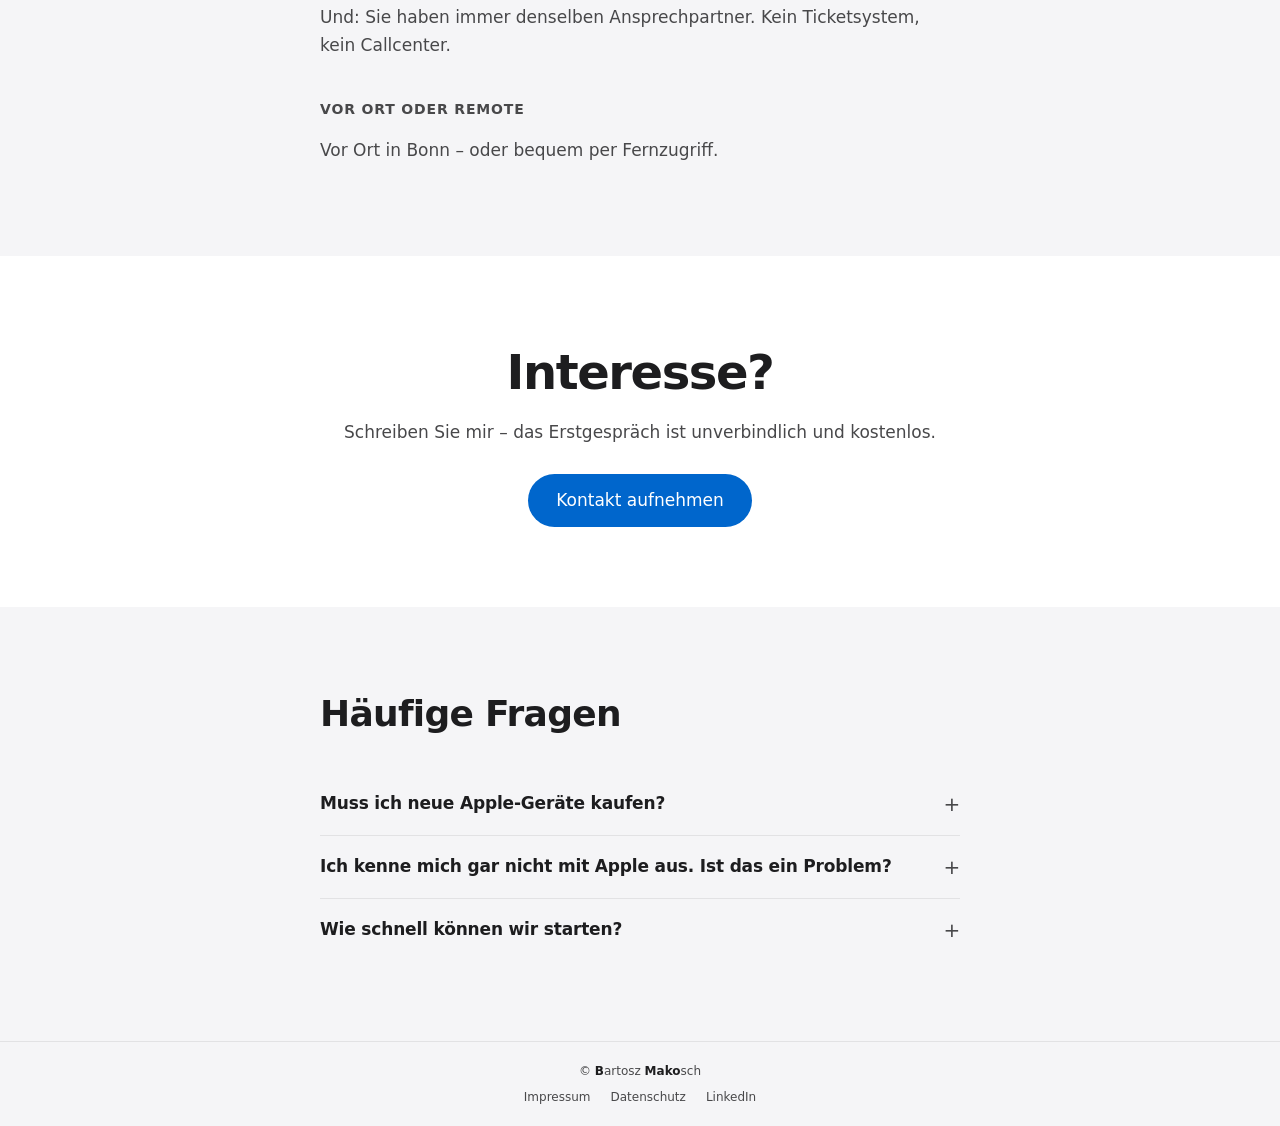
==== commit 4f925f6c: "Rename apple-nav to site-nav, increase nav font sizes" ====
--- a/apple-beratung-bonn.html
+++ b/apple-beratung-bonn.html
@@ -63,7 +63,7 @@
         <script>(function(){var t=localStorage.getItem('theme');if(t)document.body.dataset.theme=t;})()</script>
 
         <!-- Nav -->
-        <nav class="apple-nav">
+        <nav class="site-nav">
             <a href="/" class="nav-logo">bmako</a>
             <a href="/#svc-apple">Apple</a>
             <a href="/#svc-ki">KI</a>
--- a/css/base.css
+++ b/css/base.css
@@ -100,7 +100,7 @@
 
 /* ── Print ───────────────────────────────────────────────────── */
 @media print {
-    .apple-nav, .top-banner, .back-to-top, .hero-banner { display: none !important; }
+    .site-nav, .top-banner, .back-to-top, .hero-banner { display: none !important; }
     * { background: white !important; color: black !important; box-shadow: none !important; }
     a { text-decoration: underline; }
     .fade-in { opacity: 1 !important; transform: none !important; }
--- a/css/components.css
+++ b/css/components.css
@@ -1,5 +1,5 @@
-/* ── Apple-style navigation ──────────────────────────────────── */
-.apple-nav {
+/* ── Site navigation ─────────────────────────────────────────── */
+.site-nav {
     position: fixed;
     top: 0;
     left: 0;
@@ -9,7 +9,7 @@
     backdrop-filter: saturate(180%) blur(20px);
     -webkit-backdrop-filter: saturate(180%) blur(20px);
     border-bottom: 1px solid var(--border);
-    height: 44px;
+    height: 48px;
     display: flex;
     align-items: center;
     justify-content: center;
@@ -17,28 +17,28 @@
     padding: 0 24px;
 }
 
-.apple-nav .nav-logo {
-    font-size: 15px;
+.site-nav .nav-logo {
+    font-size: 17px;
     font-weight: 600;
     color: var(--text);
     text-decoration: none;
     letter-spacing: -0.02em;
 }
 
-.apple-nav .nav-logo:hover {
-    text-decoration: none;
-    color: var(--text);
-}
-
-.apple-nav a {
-    font-size: 12px;
+.site-nav .nav-logo:hover {
+    text-decoration: none;
+    color: var(--text);
+}
+
+.site-nav a {
+    font-size: 14px;
     font-weight: 400;
     color: var(--text-secondary);
     text-decoration: none;
     transition: color 0.2s;
 }
 
-.apple-nav a:hover {
+.site-nav a:hover {
     color: var(--text);
     text-decoration: none;
 }
@@ -80,66 +80,24 @@
 /* ── Hero section ────────────────────────────────────────────── */
 .hero-section {
     background: var(--bg);
+    margin-top: 16px;
 }
 
 /* Product-style image banner */
 .hero-banner {
     position: relative;
     width: 100%;
-    height: clamp(300px, 50vw, 520px);
+    height: clamp(240px, 40vw, 420px);
     overflow: hidden;
     cursor: pointer;
     perspective: 1200px;
 }
 
-/* Blurred backdrop */
-.hero-banner-backdrop {
-    position: absolute;
-    top: -40px;
-    left: -10%;
-    right: -10%;
-    bottom: -40px;
-    z-index: 0;
-    overflow: hidden;
-}
-
-.hero-banner-backdrop img {
-    width: 120%;
-    height: 140%;
-    object-fit: cover;
-    object-position: center;
-    filter: blur(70px) saturate(0.6) brightness(0.5);
-    transform: scale(1.2);
-    opacity: 0.6;
-}
-
-/* Light theme: subtle backdrop */
-[data-theme="light"] .hero-banner-backdrop img {
-    filter: blur(80px) saturate(0.15) brightness(1.4);
-    opacity: 0.2;
-}
-
-@media (prefers-color-scheme: light) {
-    body:not([data-theme="dark"]):not([data-theme="light"]) .hero-banner-backdrop img {
-        filter: blur(80px) saturate(0.15) brightness(1.4);
-        opacity: 0.2;
-    }
-}
-
-/* Multi-layer vignette */
-.hero-banner-vignette {
-    position: absolute;
-    top: 0;
-    left: 0;
-    right: 0;
-    bottom: 0;
-    z-index: 1;
-    background:
-        linear-gradient(180deg, var(--bg) 0%, transparent 30%, transparent 65%, var(--bg) 100%),
-        linear-gradient(90deg, var(--bg) 0%, transparent 25%, transparent 75%, var(--bg) 100%),
-        radial-gradient(ellipse 50% 80% at center, transparent 0%, var(--bg) 100%);
-    pointer-events: none;
-}
+/* Clean edge fade — no blurred backdrop, just solid gradients into bg */
+.hero-banner-backdrop { display: none; }
+.hero-banner-vignette { display: none; }
+
+/* Bottom fade into content */
 
 /* Flip mechanic */
 .hero-banner-flipper {
@@ -187,13 +145,13 @@
     overflow: visible;
 }
 
-/* Bottom fade into content */
+/* Thin bottom fade — clean edge into content */
 .hero-banner-fade {
     position: absolute;
     bottom: 0;
     left: 0;
     right: 0;
-    height: 50%;
+    height: 60px;
     background: linear-gradient(transparent 0%, var(--bg) 100%);
     z-index: 3;
     pointer-events: none;
@@ -761,13 +719,19 @@
 }
 
 /* ── Fade-in animation ───────────────────────────────────────── */
+/* JS adds .js-ready to <html> — without it, everything is visible (graceful fallback) */
 .fade-in {
+    opacity: 1;
+    transform: translateY(0);
+}
+
+html.js-ready .fade-in {
     opacity: 0;
     transform: translateY(30px);
     transition: opacity 0.8s ease, transform 0.8s ease;
 }
 
-.fade-in.visible {
+html.js-ready .fade-in.visible {
     opacity: 1;
     transform: translateY(0);
 }
@@ -1004,8 +968,8 @@
 
 /* ── Responsive ──────────────────────────────────────────────── */
 @media (max-width: 600px) {
-    .apple-nav { gap: 16px; }
-    .apple-nav a:not(.nav-logo) { font-size: 11px; }
+    .site-nav { gap: 16px; }
+    .site-nav a:not(.nav-logo) { font-size: 13px; }
     .hero-links { flex-direction: column; gap: 12px; }
     .about-grid { grid-template-columns: 1fr; }
     .ref-item { flex-direction: column; gap: 8px; }
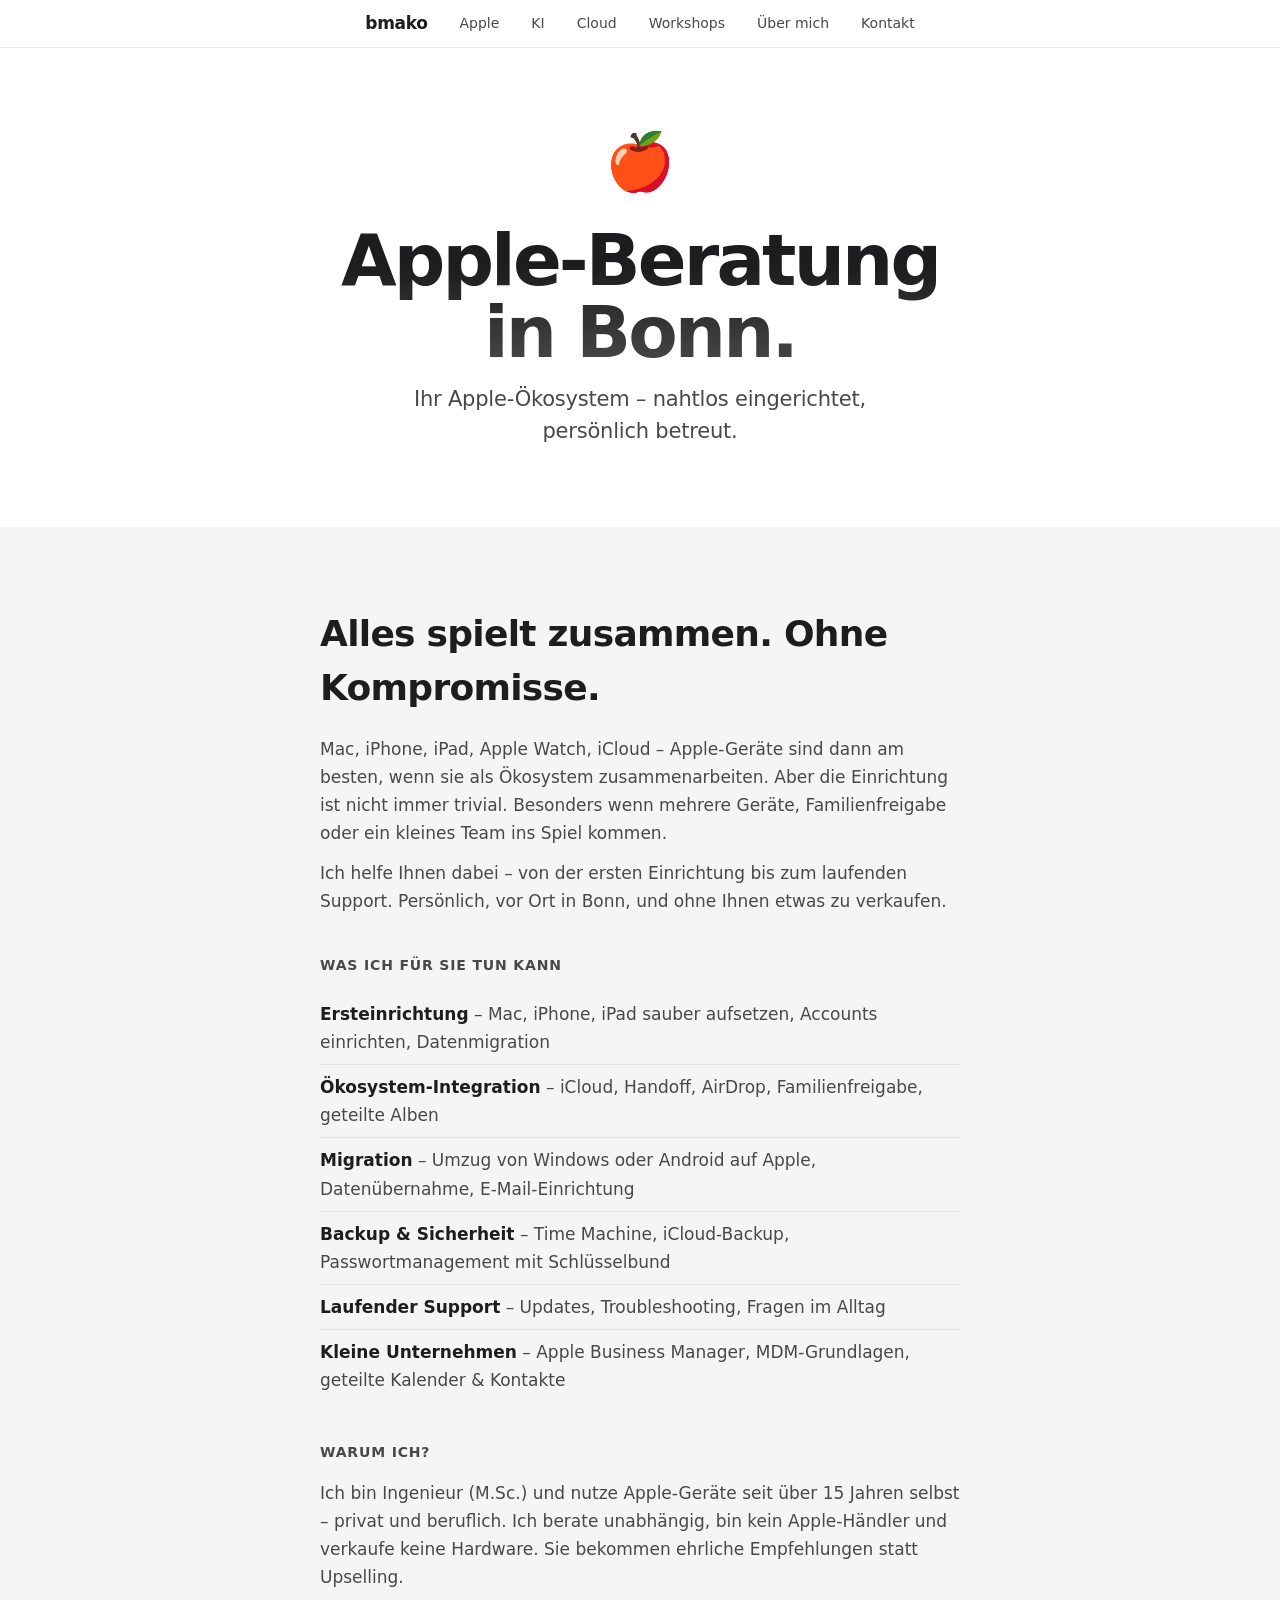
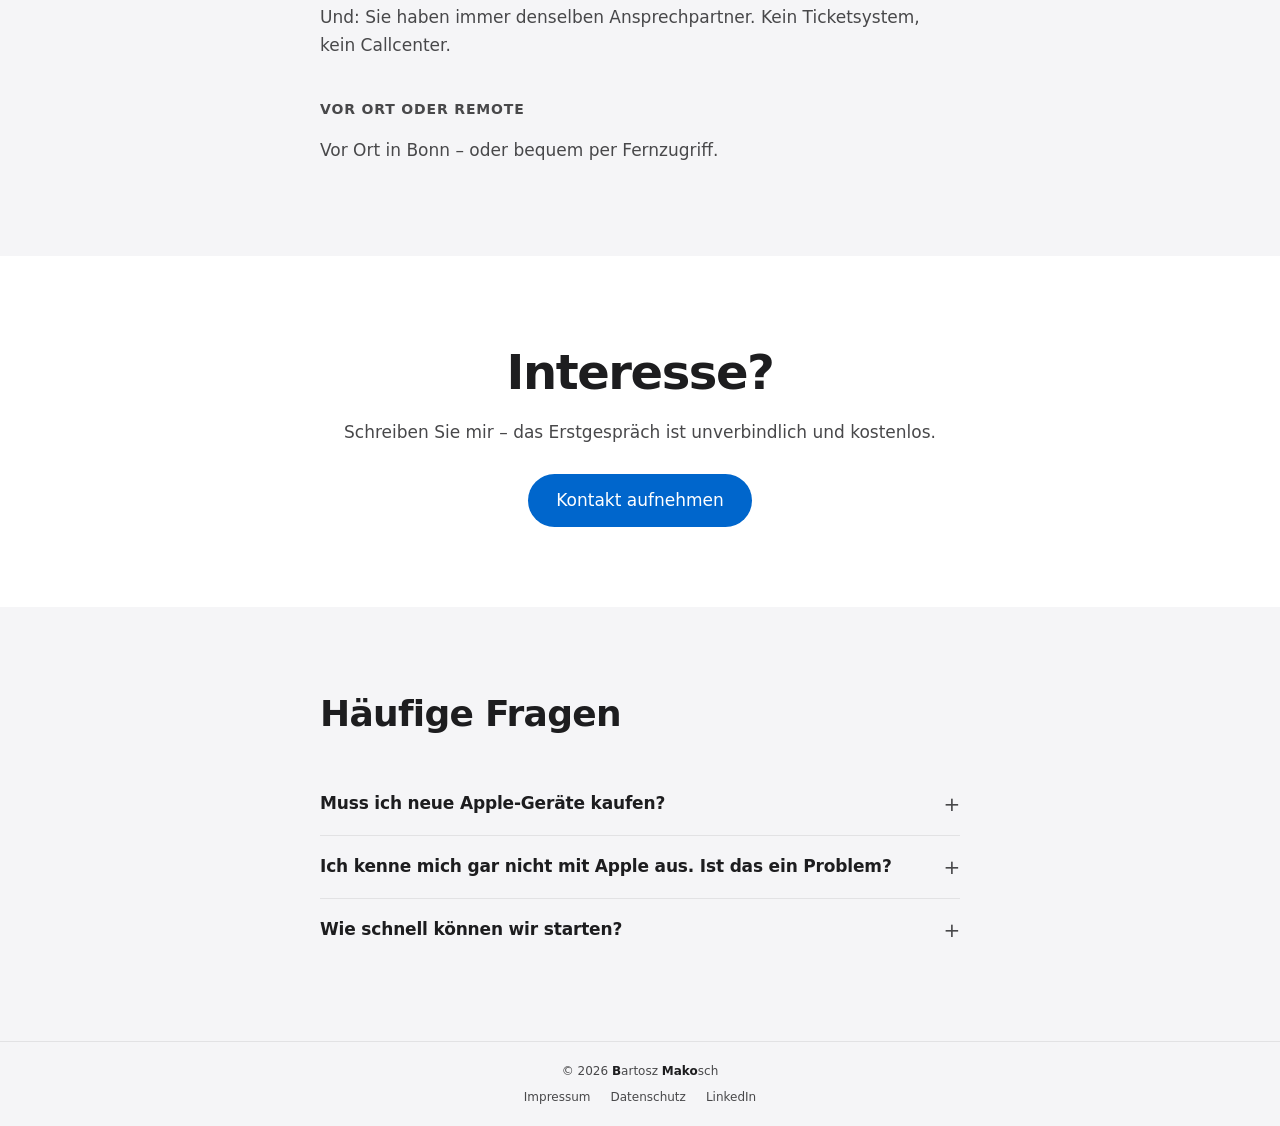
==== commit 3a875cd0: "refactor: migrate theme state to <html>, consolidate Apple detection - Move theme.js to <head> (sync" ====
--- a/apple-beratung-bonn.html
+++ b/apple-beratung-bonn.html
@@ -56,11 +56,11 @@
         </script>
 
         <!-- CSS -->
+        <script src="js/theme.js"></script>
         <link rel="stylesheet" href="css/base.css" />
         <link rel="stylesheet" href="css/components.css" />
     </head>
     <body>
-        <script>(function(){var t=localStorage.getItem('theme');if(t)document.body.dataset.theme=t;})()</script>
 
         <!-- Nav -->
         <nav class="site-nav">
@@ -136,7 +136,7 @@
 
         <!-- Footer -->
         <footer class="site-footer">
-            <p>&copy; <span class="footer-year"></span> <strong>B</strong>artosz <strong>M</strong><strong>a</strong><strong>k</strong><strong>o</strong>sch</p>
+            <p>&copy; <span class="footer-year">2026</span> <strong>B</strong>artosz <strong>M</strong><strong>a</strong><strong>k</strong><strong>o</strong>sch</p>
             <div class="footer-links">
                 <a href="impressum.html">Impressum</a>
                 <a href="datenschutz.html">Datenschutz</a>
@@ -144,7 +144,6 @@
             </div>
         </footer>
 
-        <script src="js/theme.js"></script>
-        <script src="js/main.js" defer></script>
+                <script src="js/main.js" defer></script>
     </body>
 </html>
--- a/css/base.css
+++ b/css/base.css
@@ -35,9 +35,10 @@
     --nav-bg: rgba(255,255,255,0.8);
 }
 
-/* Auto-detect system light preference when no localStorage override */
+/* Auto-detect system light preference when no localStorage override.
+   data-theme is set on <html> by js/theme.js, hence :root selector. */
 @media (prefers-color-scheme: light) {
-    body:not([data-theme="dark"]):not([data-theme="light"]) {
+    :root:not([data-theme="dark"]):not([data-theme="light"]) {
         --bg: #ffffff;
         --bg-alt: #f5f5f7;
         --bg-elevated: #fbfbfd;
@@ -60,6 +61,8 @@
 
 html {
     scroll-behavior: smooth;
+    /* Offset anchor jumps so they land below the fixed top-nav (44px) + breathing room */
+    scroll-padding-top: 56px;
     font-size: 16px;
 }
 
--- a/css/components.css
+++ b/css/components.css
@@ -263,6 +263,34 @@
     transform: translateX(2px);
 }
 
+/* iMessage button — only visible on Apple devices.
+   Visibility is toggled by <html class="is-apple"> set by an inline script in <head>.
+   Both display rules carry an html-prefix so their specificity (0,1,1 / 0,2,1)
+   beats .contact-btn (0,1,0) — otherwise source-order would let .contact-btn win
+   for the contact-section button which carries .contact-btn .imessage-btn together. */
+.imessage-btn {
+    line-height: 1;
+    transition: opacity 0.2s;
+}
+
+.imessage-btn:hover {
+    opacity: 0.7;
+}
+
+.imessage-contact {
+    background: #34C759;
+    min-width: 200px;
+    justify-content: center;
+}
+
+.imessage-contact:hover {
+    background: #2db84e;
+    opacity: 1;
+}
+
+html .imessage-btn { display: none; }
+html.is-apple .imessage-btn { display: inline-flex; }
+
 /* ── Full-width service sections ─────────────────────────────── */
 .service-section {
     text-align: center;
@@ -274,13 +302,11 @@
     justify-content: center;
 }
 
-.service-section:nth-child(odd) {
-    background: var(--bg);
-}
-
-.service-section:nth-child(even) {
-    background: var(--bg-alt);
-}
+/* Background alternation via explicit .bg-alt class on the HTML section.
+   Previous nth-child(odd/even) was fragile: adding any sibling section in <main>
+   would flip the entire pattern. */
+.service-section { background: var(--bg); }
+.service-section.bg-alt { background: var(--bg-alt); }
 
 .service-emoji {
     font-size: 48px;
@@ -297,12 +323,12 @@
 }
 
 /* Light theme: accent color for service name on alt-bg sections */
-[data-theme="light"] .service-section:nth-child(even) .service-name {
+[data-theme="light"] .service-section.bg-alt .service-name {
     color: var(--accent);
 }
 
 @media (prefers-color-scheme: light) {
-    body:not([data-theme="dark"]):not([data-theme="light"]) .service-section:nth-child(even) .service-name {
+    :root:not([data-theme="dark"]):not([data-theme="light"]) .service-section.bg-alt .service-name {
         color: var(--accent);
     }
 }
@@ -394,9 +420,9 @@
 [data-theme="light"] .about-section .about-location { color: var(--text-secondary); }
 
 @media (prefers-color-scheme: light) {
-    body:not([data-theme="dark"]):not([data-theme="light"]) .about-section .about-card-label { color: var(--accent); }
-    body:not([data-theme="dark"]):not([data-theme="light"]) .about-section .about-text span { color: var(--text-secondary); }
-    body:not([data-theme="dark"]):not([data-theme="light"]) .about-section .about-location { color: var(--text-secondary); }
+    :root:not([data-theme="dark"]):not([data-theme="light"]) .about-section .about-card-label { color: var(--accent); }
+    :root:not([data-theme="dark"]):not([data-theme="light"]) .about-section .about-text span { color: var(--text-secondary); }
+    :root:not([data-theme="dark"]):not([data-theme="light"]) .about-section .about-location { color: var(--text-secondary); }
 }
 
 .about-location {
@@ -544,6 +570,13 @@
     font-size: 21px;
     color: var(--text-secondary);
     margin-bottom: 32px;
+}
+
+.contact-buttons {
+    display: flex;
+    gap: 12px;
+    justify-content: center;
+    flex-wrap: wrap;
 }
 
 .contact-btn {
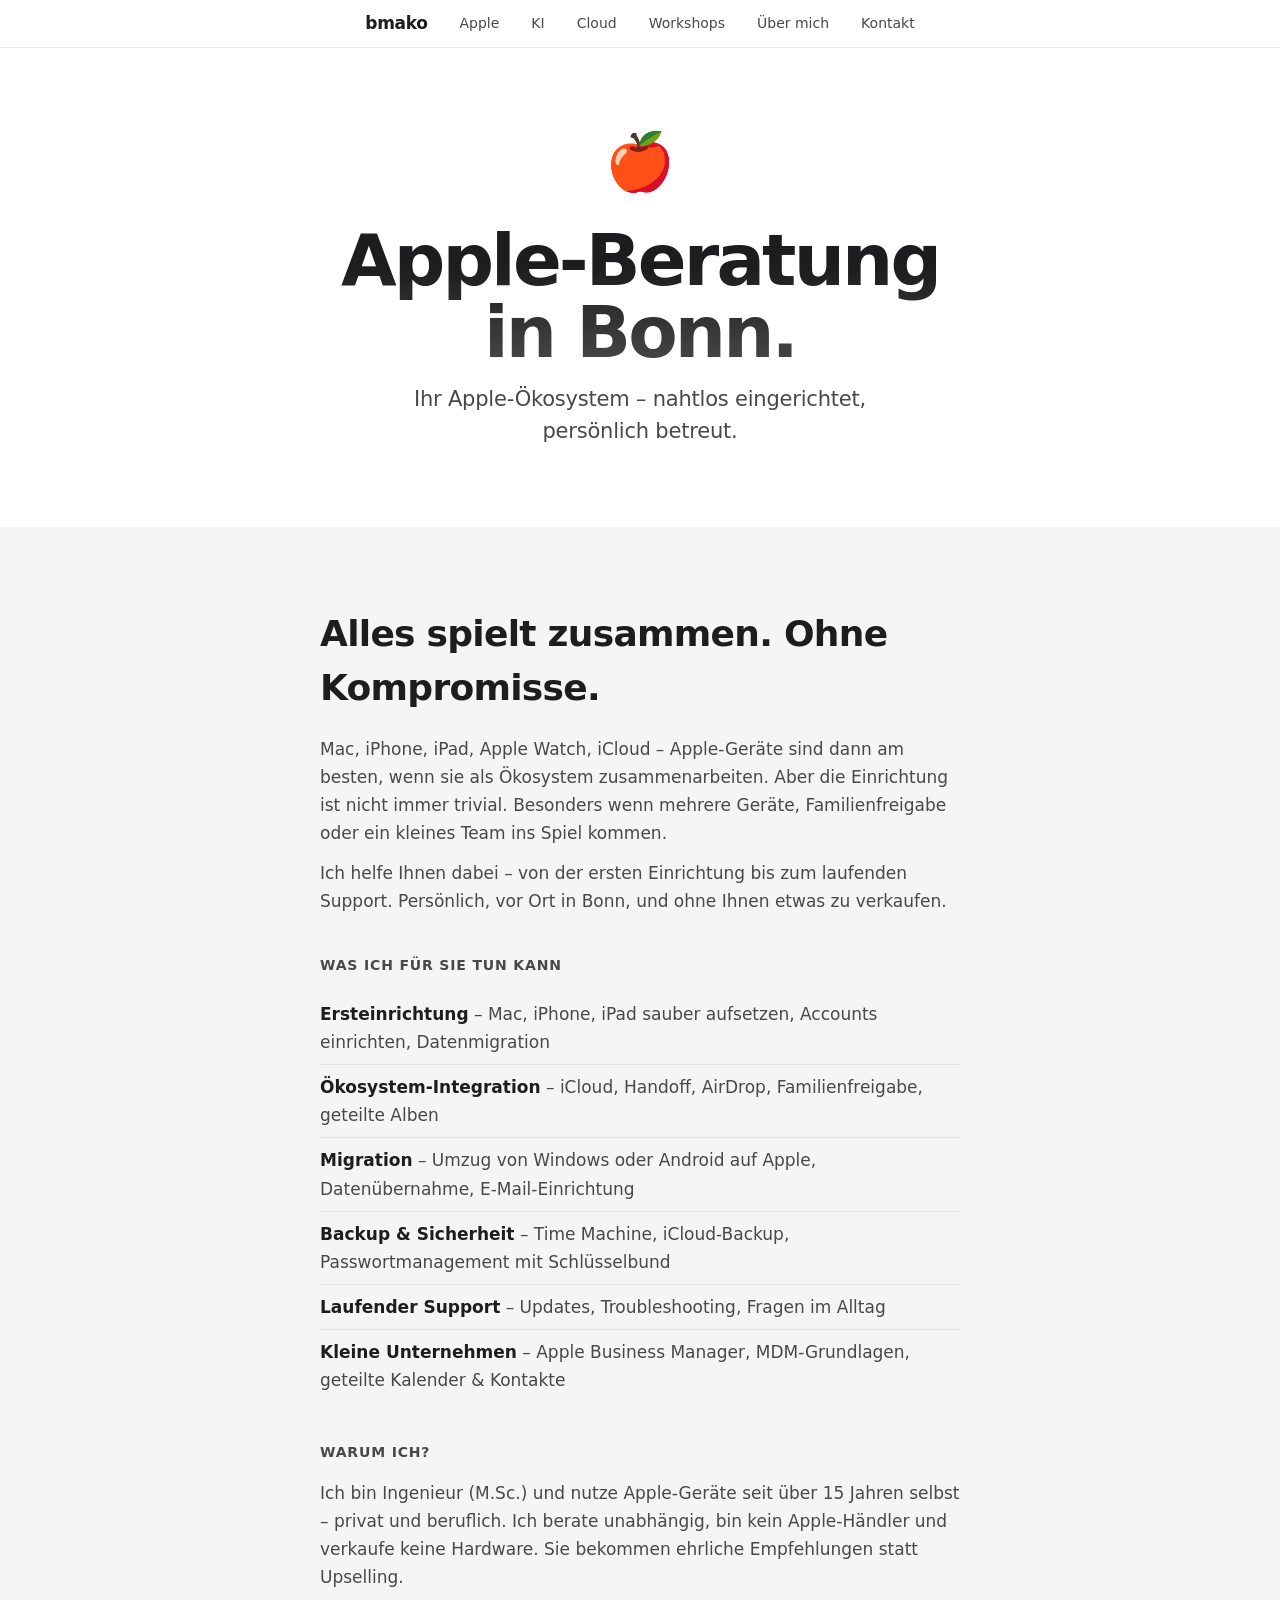
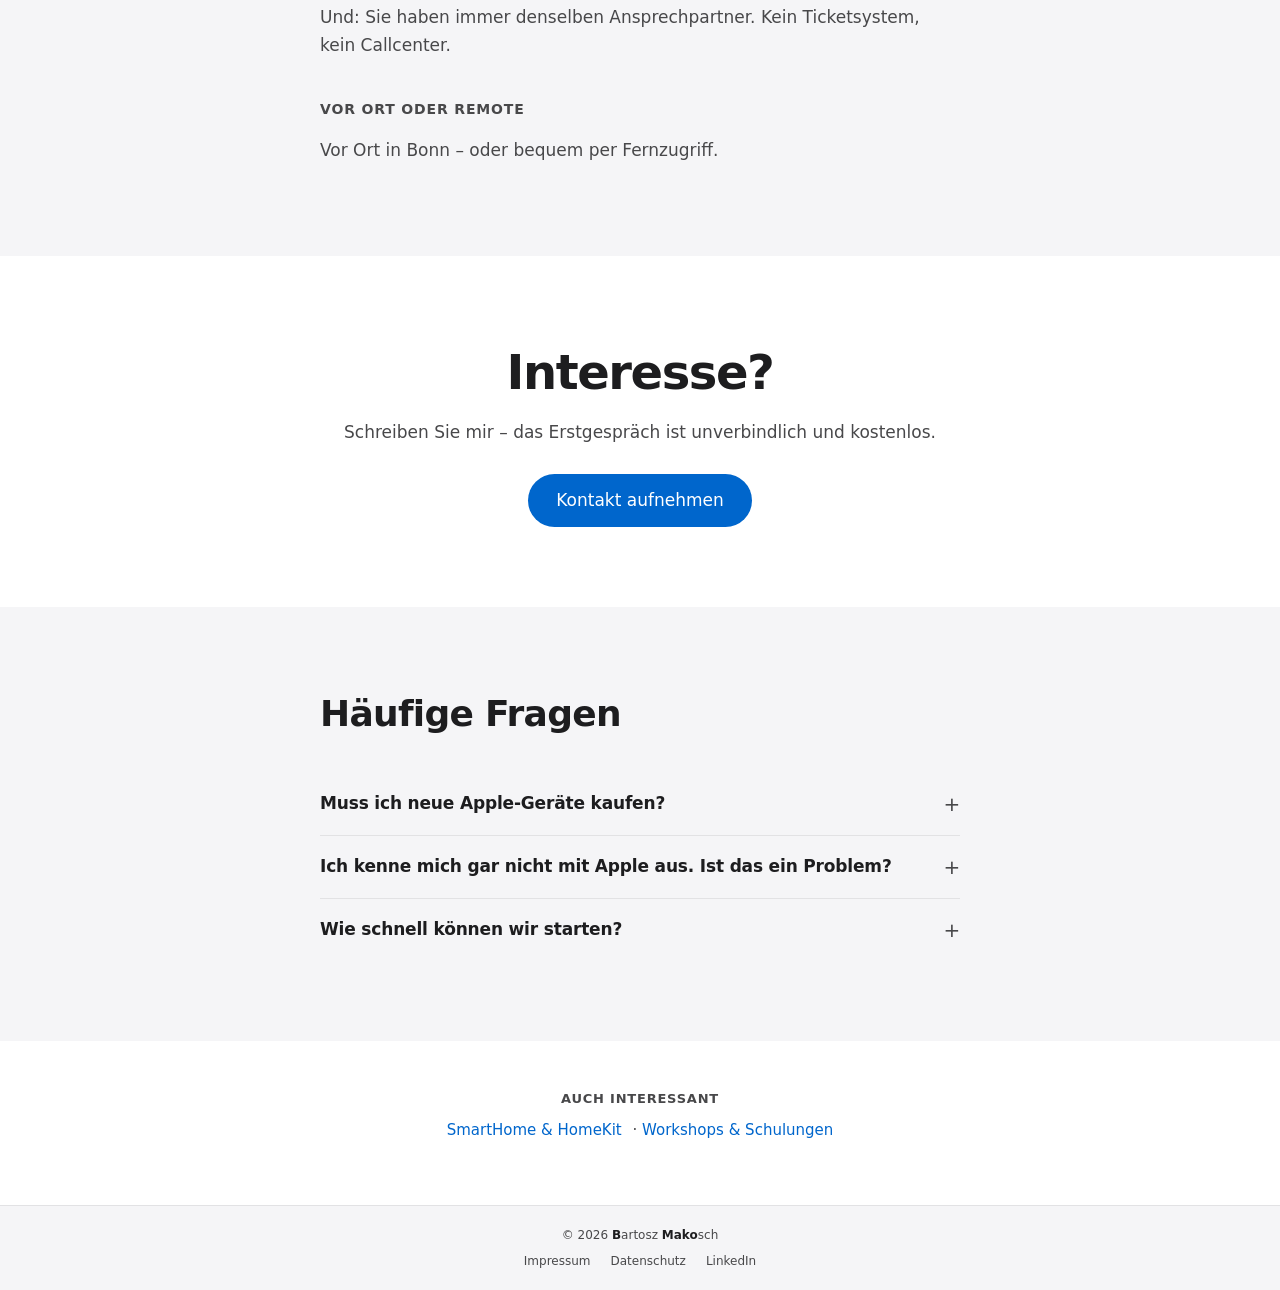
==== commit 64411419: "Service subpages: FAQ/Breadcrumb schema, complete meta, keyword H1s Across all 7 service subpages (a" ====
--- a/apple-beratung-bonn.html
+++ b/apple-beratung-bonn.html
@@ -14,15 +14,27 @@
         <link rel="icon" type="image/png" sizes="32x32" href="favicon/favicon-32x32.png" />
         <link rel="icon" type="image/png" sizes="16x16" href="favicon/favicon-16x16.png" />
         <link rel="icon" href="favicon/favicon.ico" sizes="any" />
+        <link rel="manifest" href="favicon/site.webmanifest" />
         <meta name="theme-color" content="#000000" />
 
         <!-- Open Graph -->
         <meta property="og:title" content="Apple-Beratung Bonn | Mac, iPhone & iCloud Support" />
         <meta property="og:url" content="https://bmako.de/apple-beratung-bonn.html" />
         <meta property="og:image" content="https://bmako.de/images/profile.jpeg" />
+        <meta property="og:image:width" content="768" />
+        <meta property="og:image:height" content="1024" />
+        <meta property="og:image:alt" content="Bartosz Makosch – IT-Berater aus Bonn" />
         <meta property="og:description" content="Apple-Beratung in Bonn – Einrichtung, Migration und Support für Ihr gesamtes Apple-Ökosystem. Persönlich und unabhängig." />
         <meta property="og:type" content="website" />
         <meta property="og:locale" content="de_DE" />
+        <meta property="og:site_name" content="Bartosz Makosch – IT-Beratung Bonn" />
+
+        <!-- Twitter Card -->
+        <meta name="twitter:card" content="summary_large_image" />
+        <meta name="twitter:title" content="Apple-Beratung Bonn | Mac, iPhone & iCloud Support" />
+        <meta name="twitter:description" content="Apple-Beratung in Bonn – Einrichtung, Migration und Support für Ihr gesamtes Apple-Ökosystem. Persönlich und unabhängig." />
+        <meta name="twitter:image" content="https://bmako.de/images/profile.jpeg" />
+        <meta name="twitter:image:alt" content="Bartosz Makosch – IT-Berater aus Bonn" />
 
         <!-- Canonical -->
         <link rel="canonical" href="https://bmako.de/apple-beratung-bonn.html" />
@@ -33,25 +45,61 @@
         <script type="application/ld+json">
         {
           "@context": "https://schema.org",
-          "@type": "Service",
-          "@id": "https://bmako.de/apple-beratung-bonn.html#service",
-          "name": "Apple-Beratung Bonn",
-          "description": "Persönliche Apple-Beratung in Bonn: Einrichtung, Migration, Support und laufende Betreuung für Mac, iPhone, iPad und iCloud.",
-          "provider": {
-            "@id": "https://bmako.de/#person"
-          },
-          "areaServed": [
-            { "@type": "City", "name": "Bonn" },
-            { "@type": "City", "name": "Bad Godesberg" },
-            { "@type": "City", "name": "Siegburg" },
-            { "@type": "City", "name": "Köln" }
-          ],
-          "serviceType": "Apple IT-Beratung",
-          "offers": {
-            "@type": "Offer",
-            "availability": "https://schema.org/InStock",
-            "areaServed": { "@type": "City", "name": "Bonn" }
-          }
+          "@graph": [
+            {
+              "@type": "Service",
+              "@id": "https://bmako.de/apple-beratung-bonn.html#service",
+              "name": "Apple-Beratung Bonn",
+              "description": "Persönliche Apple-Beratung in Bonn: Einrichtung, Migration, Support und laufende Betreuung für Mac, iPhone, iPad und iCloud.",
+              "provider": {
+                "@type": "Person",
+                "@id": "https://bmako.de/#person",
+                "name": "Bartosz Makosch",
+                "url": "https://bmako.de/"
+              },
+              "areaServed": [
+                { "@type": "City", "name": "Bonn" },
+                { "@type": "City", "name": "Bad Godesberg" },
+                { "@type": "City", "name": "Siegburg" },
+                { "@type": "City", "name": "Köln" }
+              ],
+              "serviceType": "Apple IT-Beratung",
+              "offers": {
+                "@type": "Offer",
+                "availability": "https://schema.org/InStock",
+                "areaServed": { "@type": "City", "name": "Bonn" }
+              }
+            },
+            {
+              "@type": "BreadcrumbList",
+              "@id": "https://bmako.de/apple-beratung-bonn.html#breadcrumb",
+              "itemListElement": [
+                { "@type": "ListItem", "position": 1, "name": "Start", "item": "https://bmako.de/" },
+                { "@type": "ListItem", "position": 2, "name": "Apple-Beratung Bonn", "item": "https://bmako.de/apple-beratung-bonn.html" }
+              ]
+            },
+            {
+              "@type": "FAQPage",
+              "@id": "https://bmako.de/apple-beratung-bonn.html#faq",
+              "mainEntity": [
+                {
+                  "@type": "Question",
+                  "name": "Muss ich neue Apple-Geräte kaufen?",
+                  "acceptedAnswer": { "@type": "Answer", "text": "Nein. Ich arbeite mit dem, was Sie haben. Wenn ein Neukauf sinnvoll wäre, sage ich Ihnen das ehrlich – aber ich verkaufe keine Hardware." }
+                },
+                {
+                  "@type": "Question",
+                  "name": "Ich kenne mich gar nicht mit Apple aus. Ist das ein Problem?",
+                  "acceptedAnswer": { "@type": "Answer", "text": "Überhaupt nicht. Viele meiner Kunden steigen gerade erst auf Apple um. Ich erkläre alles in Ruhe und auf Augenhöhe." }
+                },
+                {
+                  "@type": "Question",
+                  "name": "Wie schnell können wir starten?",
+                  "acceptedAnswer": { "@type": "Answer", "text": "In der Regel innerhalb weniger Tage. Schreiben Sie mir einfach eine kurze Nachricht mit Ihrem Anliegen." }
+                }
+              ]
+            }
+          ]
         }
         </script>
 
@@ -61,9 +109,10 @@
         <link rel="stylesheet" href="css/components.css" />
     </head>
     <body>
+        <a href="#main-content" class="skip-link">Zum Hauptinhalt springen</a>
 
         <!-- Nav -->
-        <nav class="site-nav">
+        <nav class="site-nav" aria-label="Hauptnavigation">
             <a href="/" class="nav-logo">bmako</a>
             <a href="/#svc-apple">Apple</a>
             <a href="/#svc-ki">KI</a>
@@ -73,10 +122,10 @@
             <a href="/#contact">Kontakt</a>
         </nav>
 
-        <main>
+        <main id="main-content">
             <!-- Hero -->
             <section class="service-page-hero">
-                <div class="service-page-emoji">🍎</div>
+                <div class="service-page-emoji" aria-hidden="true">🍎</div>
                 <h1 class="service-page-title">Apple-Beratung<br>in Bonn.</h1>
                 <p class="service-page-subtitle">Ihr Apple-Ökosystem – nahtlos eingerichtet, persönlich betreut.</p>
             </section>
@@ -132,6 +181,13 @@
                     </details>
                 </div>
             </section>
+
+            <!-- Related services -->
+            <nav class="related-services" aria-label="Verwandte Leistungen">
+                <span class="related-label">Auch interessant</span>
+                <a href="smarthome-beratung-bonn.html">SmartHome &amp; HomeKit</a> ·
+                <a href="workshops-bonn.html">Workshops &amp; Schulungen</a>
+            </nav>
         </main>
 
         <!-- Footer -->
@@ -144,6 +200,6 @@
             </div>
         </footer>
 
-                <script src="js/main.js" defer></script>
+        <script src="js/main.js" defer></script>
     </body>
 </html>
--- a/css/base.css
+++ b/css/base.css
@@ -14,6 +14,10 @@
     --text-secondary: #86868b;
     --accent: #2997ff;
     --accent-hover: #0077ed;
+    /* Button background: white text needs ≥4.5:1, which the bright link-accent
+       (#2997ff = 3.0:1) fails. Darker blue for solid buttons only — links keep --accent. */
+    --btn-bg: #1866c4;
+    --btn-bg-hover: #0f56a8;
     --border: rgba(255,255,255,0.08);
     --banner-bg: #1d1d1f;
     --banner-text: #f5f5f7;
@@ -29,6 +33,10 @@
     --text-secondary: #48484a;
     --accent: #0066cc;
     --accent-hover: #004499;
+    /* Light-theme accent (#0066cc) already passes AA for white text (5.6:1),
+       so button bg == accent here. */
+    --btn-bg: #0066cc;
+    --btn-bg-hover: #004499;
     --border: rgba(0,0,0,0.08);
     --banner-bg: #1d1d1f;
     --banner-text: #f5f5f7;
@@ -46,6 +54,8 @@
         --text-secondary: #48484a;
         --accent: #0066cc;
         --accent-hover: #004499;
+        --btn-bg: #0066cc;
+        --btn-bg-hover: #004499;
         --border: rgba(0,0,0,0.08);
         --banner-bg: #1d1d1f;
         --banner-text: #f5f5f7;
@@ -89,6 +99,27 @@
 /* ── Utility ─────────────────────────────────────────────────── */
 .hidden { display: none !important; }
 
+/* ── Skip link (keyboard a11y, WCAG 2.4.1) ───────────────────── */
+.skip-link {
+    position: absolute;
+    top: 0;
+    left: 0;
+    z-index: 1001;
+    transform: translateY(-110%);
+    padding: 10px 18px;
+    background: var(--btn-bg);
+    color: #fff;
+    font-size: 14px;
+    font-weight: 500;
+    text-decoration: none;
+    border-radius: 0 0 8px 0;
+    transition: transform 0.2s;
+}
+
+.skip-link:focus {
+    transform: translateY(0);
+}
+
 /* ── Focus ───────────────────────────────────────────────────── */
 :focus-visible {
     outline: 2px solid var(--accent);
@@ -101,6 +132,18 @@
     :focus-visible { outline: 2px solid CanvasText; }
 }
 
+/* ── Reduced motion: honor user preference (WCAG 2.3.3) ──────── */
+@media (prefers-reduced-motion: reduce) {
+    html { scroll-behavior: auto; }
+    *, *::before, *::after {
+        animation-duration: 0.01ms !important;
+        animation-iteration-count: 1 !important;
+        transition-duration: 0.01ms !important;
+    }
+    /* Ensure scroll-revealed content is shown without the fade transition */
+    html.js-ready .fade-in { opacity: 1 !important; transform: none !important; }
+}
+
 /* ── Print ───────────────────────────────────────────────────── */
 @media print {
     .site-nav, .top-banner, .back-to-top, .hero-banner { display: none !important; }
--- a/css/components.css
+++ b/css/components.css
@@ -583,7 +583,7 @@
     display: inline-flex;
     align-items: center;
     gap: 8px;
-    background: var(--accent);
+    background: var(--btn-bg);
     color: #fff;
     padding: 14px 28px;
     border-radius: 980px;
@@ -597,7 +597,7 @@
 }
 
 .contact-btn:hover {
-    background: var(--accent-hover);
+    background: var(--btn-bg-hover);
     transform: scale(1.02);
 }
 
@@ -844,6 +844,48 @@
     color: var(--accent);
 }
 
+/* ── Theme toggle (legal page header control) ────────────────── */
+.top-controls {
+    display: flex;
+    justify-content: flex-end;
+    max-width: 640px;
+    margin: 0 auto;
+    padding: 12px 24px 0;
+}
+
+#theme-toggle {
+    display: inline-flex;
+    align-items: center;
+    justify-content: center;
+    width: 44px;
+    height: 44px;
+    background: none;
+    border: none;
+    border-radius: 980px;
+    color: var(--text-secondary);
+    cursor: pointer;
+    transition: color 0.2s, background 0.2s;
+}
+
+#theme-toggle:hover {
+    color: var(--text);
+    background: var(--bg-elevated);
+}
+
+#theme-toggle svg { fill: currentColor; display: block; }
+
+/* Icon reflects the action: sun = "switch to light" (shown in dark),
+   moon = "switch to dark" (shown in light/auto). */
+#theme-toggle .moon-icon { display: none; }
+#theme-toggle .sun-icon { display: block; }
+[data-theme="light"] #theme-toggle .sun-icon { display: none; }
+[data-theme="light"] #theme-toggle .moon-icon { display: block; }
+
+@media (prefers-color-scheme: light) {
+    :root:not([data-theme="dark"]):not([data-theme="light"]) #theme-toggle .sun-icon { display: none; }
+    :root:not([data-theme="dark"]):not([data-theme="light"]) #theme-toggle .moon-icon { display: block; }
+}
+
 /* ── Service subpages ────────────────────────────────────────── */
 .service-page-hero {
     text-align: center;
@@ -999,6 +1041,33 @@
     padding-right: 24px;
 }
 
+/* Related services — internal topic-cluster links on subpages */
+.related-services {
+    max-width: 640px;
+    margin: 0 auto;
+    padding: 48px 24px 64px;
+    text-align: center;
+    font-size: 15px;
+    color: var(--text-secondary);
+    background: var(--bg);
+}
+
+.related-services .related-label {
+    display: block;
+    text-transform: uppercase;
+    letter-spacing: 0.06em;
+    font-size: 13px;
+    font-weight: 600;
+    margin-bottom: 10px;
+}
+
+.related-services a {
+    color: var(--accent);
+    white-space: nowrap;
+}
+
+.related-services a:not(:last-child) { margin-right: 6px; }
+
 /* ── Responsive ──────────────────────────────────────────────── */
 @media (max-width: 600px) {
     .site-nav { gap: 16px; }
